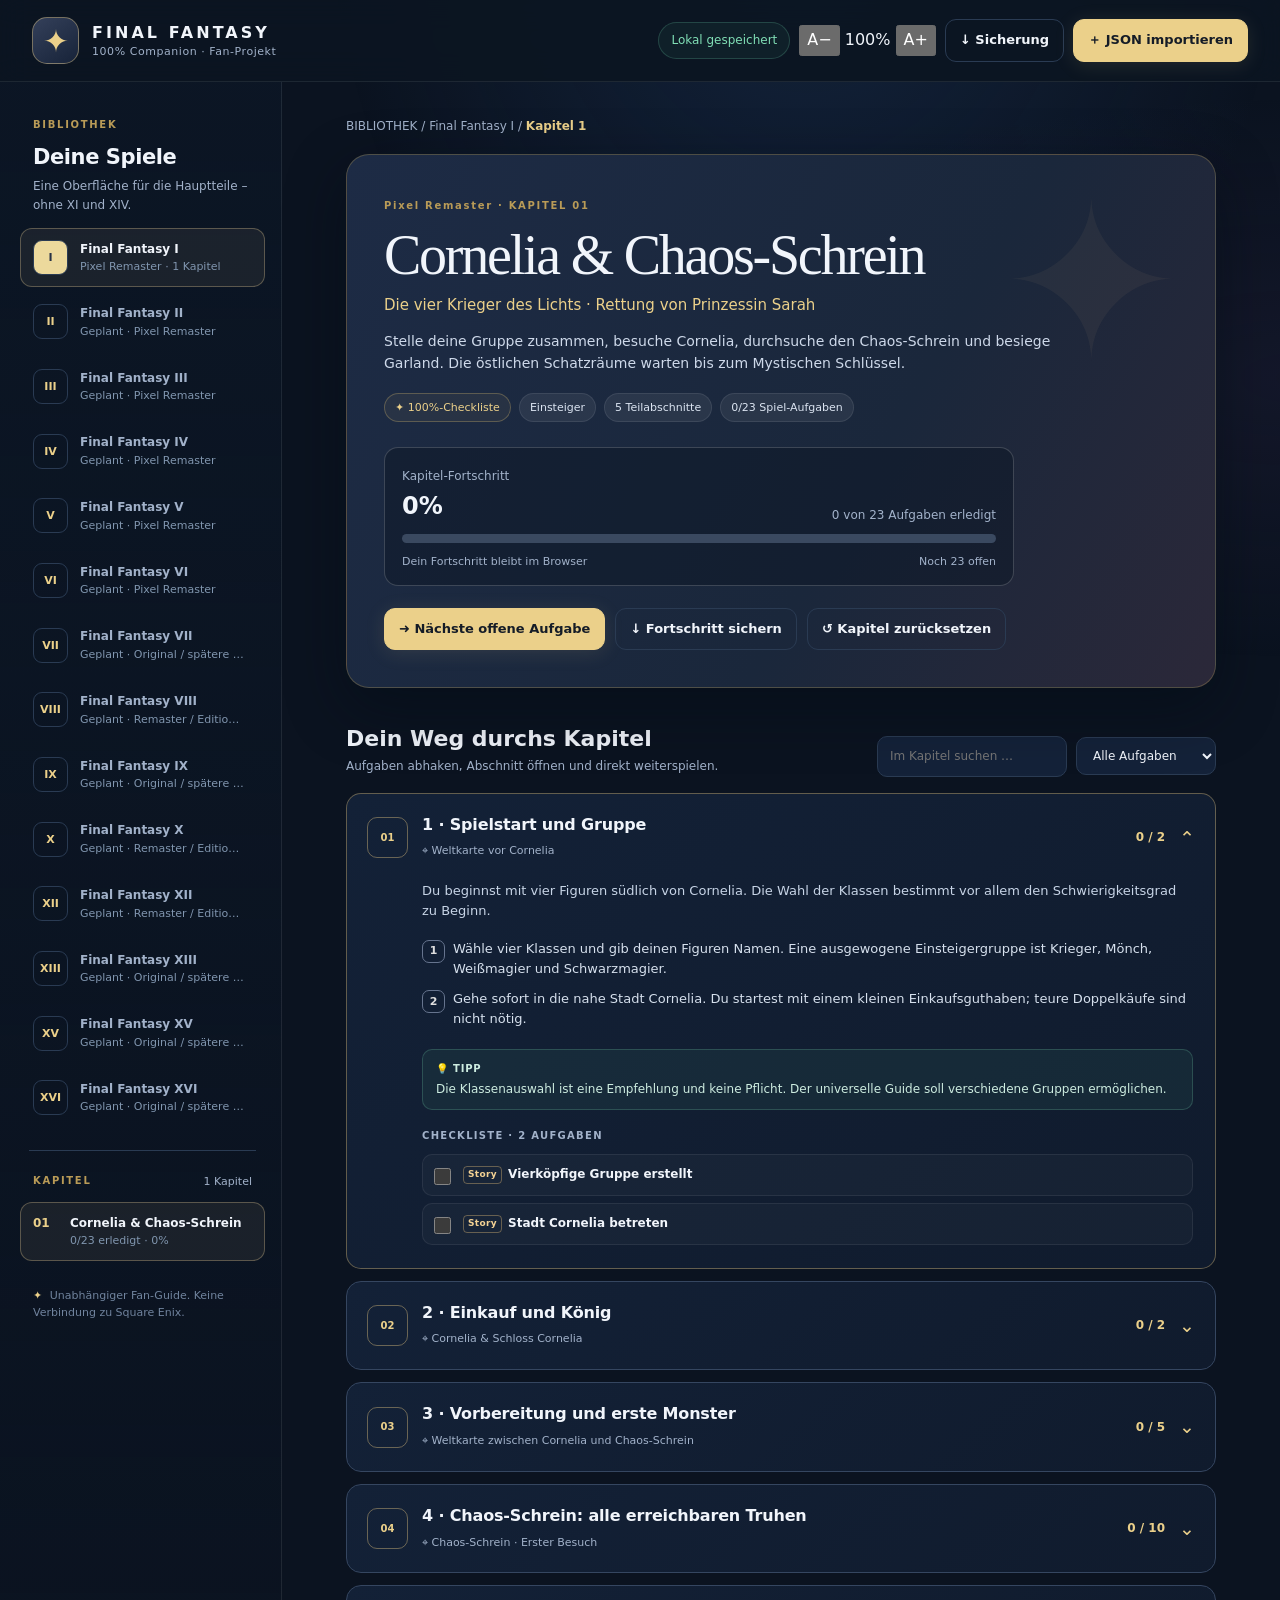
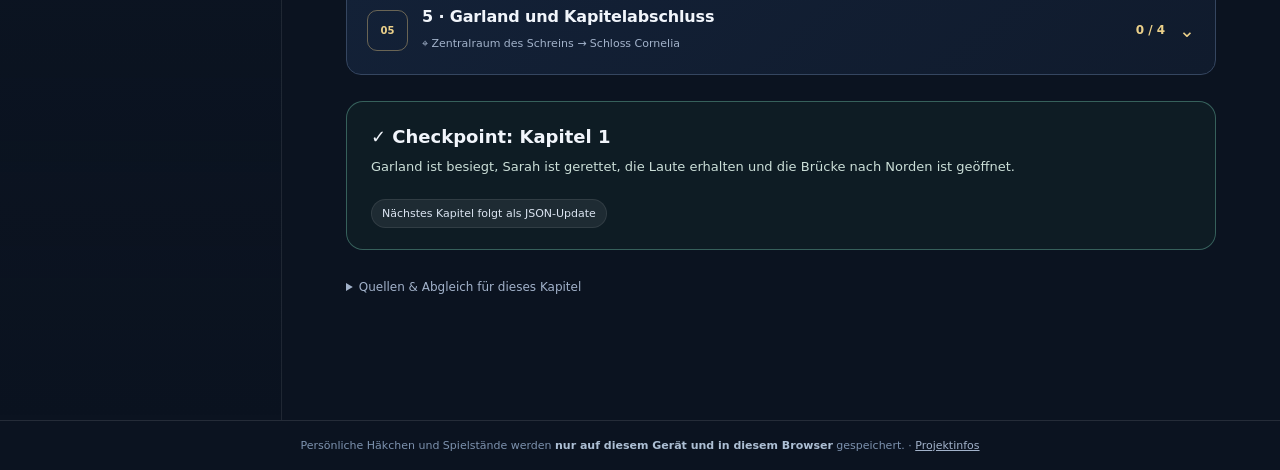
==== index.html @ c326c24a "Improve reading accessibility, scalable type and section controls" ====
<!doctype html>
<html lang="de">
<head>
  <meta charset="utf-8">
  <meta name="viewport" content="width=device-width,initial-scale=1,viewport-fit=cover">
  <meta name="theme-color" content="#101a2a">
  <meta name="description" content="Inoffizieller Final-Fantasy-100%-Companion mit Kapiteln, Checklisten, lokalen Spielständen und JSON-Import.">
  <title>Final Fantasy · 100% Companion</title>
  <link rel="stylesheet" href="assets/styles.css">
</head>
<body>
  <div class="ambient" aria-hidden="true"></div>
  <header class="topbar">
    <a class="brand" href="./" aria-label="Startseite">
      <span class="brand-mark" aria-hidden="true">✦</span>
      <span><strong>FINAL FANTASY</strong><small>100% Companion · Fan-Projekt</small></span>
    </a>
    <div class="top-actions">
      <span id="storage-label" class="data-badge">Lokal gespeichert</span>
      <div class="font-controls" role="group" aria-label="Schriftgröße ändern">
        <button type="button" class="font-button" data-action="text-smaller" aria-label="Schrift verkleinern" title="Schrift verkleinern">A−</button>
        <span class="font-indicator" id="font-indicator" aria-live="polite">100%</span>
        <button type="button" class="font-button" data-action="text-larger" aria-label="Schrift vergrößern" title="Schrift vergrößern">A+</button>
      </div>
      <button type="button" class="btn btn-quiet" data-action="backup" title="Fortschritt und importierte Kapitel als Datei sichern">↓ Sicherung</button>
      <label class="btn btn-primary" for="import-input">＋ JSON importieren</label>
      <input id="import-input" type="file" accept=".json,application/json" multiple hidden aria-label="JSON-Dateien importieren">
    </div>
  </header>
  <div class="layout">
    <aside class="sidebar" aria-label="Spiel- und Kapitelnavigation">
      <button type="button" class="mobile-menu-toggle" id="mobile-menu-toggle" data-action="mobile-menu" aria-controls="sidebar-inner" aria-expanded="false"><span>📑 Spiele &amp; Kapitel</span><span id="mobile-menu-icon" aria-hidden="true">▼</span></button>
      <div class="sidebar-inner" id="sidebar-inner">
      <div class="sidebar-top"><span class="eyebrow">BIBLIOTHEK</span><h2>Deine Spiele</h2><p>Eine Oberfläche für die Hauptteile – ohne XI und XIV.</p></div>
      <div id="game-list" class="game-list"></div>
      <div class="nav-divider"></div>
      <div class="nav-title"><span class="eyebrow">KAPITEL</span><span id="chapter-count">0 Kapitel</span></div>
      <nav id="chapter-list" class="chapter-list" aria-label="Kapitel auswählen"></nav>
      <div class="sidebar-footer"><span>✦</span> Unabhängiger Fan-Guide. Keine Verbindung zu Square Enix.</div>
      </div>
    </aside>
    <main id="main" class="main" tabindex="-1">
      <div class="intro-skeleton">Lade Companion …</div>
    </main>
  </div>
  <div class="mobile-bottombar" id="mobile-progress" hidden aria-label="Kapitel-Fortschritt und Weiterspielen">
    <div class="mobile-progress-info" role="progressbar" aria-label="Kapitel-Fortschritt" aria-valuemin="0" aria-valuemax="100" aria-valuenow="0">
      <div class="mobile-progress-label"><strong id="mobile-progress-pct">0%</strong><span id="mobile-progress-summary">0 von 0 Aufgaben</span></div>
      <div class="mobile-progress-track"><span id="mobile-progress-fill"></span></div>
    </div>
    <button type="button" class="btn btn-primary mobile-next" data-action="next-open">📍 Weiter</button>
  </div>
  <div id="toast" class="toast" role="status" aria-live="polite"></div>
  <footer class="footer">Persönliche Häkchen und Spielstände werden <strong>nur auf diesem Gerät und in diesem Browser</strong> gespeichert. · <a href="README.md" target="_blank" rel="noopener">Projektinfos</a></footer>
<script defer src="assets/offline-seed.js"></script>
<script defer src="assets/app.js"></script>
</body>
</html>
---- assets/styles.css ----
:root{color-scheme:dark;--bg:#0b1320;--panel:#111d30;--panel2:#17263d;--surface:#202f47;--line:#2a3b53;--text:#f1f5fb;--muted:#a2b2ca;--gold:#ebd08a;--gold2:#b99b57;--blue:#7cb8ff;--green:#80deb5;--purple:#b4a0fb;--radius:17px;--shadow:0 20px 60px #030a1573;font-family:Inter,ui-sans-serif,system-ui,-apple-system,"Segoe UI",Roboto,Arial,sans-serif}*{box-sizing:border-box}body{margin:0;color:var(--text);background:var(--bg);line-height:1.55;min-height:100vh}button,input,select{font:inherit}button{cursor:pointer}button:disabled{opacity:.5;cursor:not-allowed}a{color:var(--blue)}.ambient{pointer-events:none;position:fixed;inset:0;background:radial-gradient(ellipse at 63% -12%,#21406d61,transparent 42%),radial-gradient(ellipse at 102% 42%,#33284c3b,transparent 38%);z-index:-1}.topbar{display:flex;align-items:center;justify-content:space-between;gap:16px;padding:15px 32px;min-height:82px;border-bottom:1px solid #ffffff14;background:#0c1522e8;position:sticky;top:0;z-index:20;backdrop-filter:blur(15px)}.brand{display:flex;align-items:center;gap:13px;text-decoration:none;color:var(--text)}.brand-mark{font-family:Georgia,serif;display:grid;place-items:center;width:47px;height:47px;border:1px solid #dcc38677;border-radius:15px;color:var(--gold);font-size:31px;background:linear-gradient(145deg,#34405a,#172339)}.brand strong{display:block;font-size:16px;letter-spacing:.19em;font-weight:800}.brand small{display:block;font-size:11px;color:var(--muted);letter-spacing:.05em;margin-top:-3px}.top-actions{display:flex;align-items:center;gap:9px}.data-badge{font-size:12px;color:var(--green);padding:8px 12px;border:1px solid #6bcba33a;background:#214b4636;border-radius:100px;white-space:nowrap}.btn{display:inline-flex;align-items:center;justify-content:center;gap:6px;border-radius:11px;padding:10px 14px;border:1px solid var(--line);background:var(--panel2);color:var(--text);font-size:13px;font-weight:700;transition:.15s transform,.15s background;text-decoration:none;white-space:nowrap}.btn:hover{transform:translateY(-1px);background:#2e4563}.btn-primary{color:#151c27;background:var(--gold);border-color:var(--gold);box-shadow:0 3px 20px #e9cf8b1e}.btn-primary:hover{background:#f4dfa9}.btn-quiet{background:transparent}.layout{display:grid;grid-template-columns:282px minmax(0,1fr);max-width:1640px;margin:0 auto;min-height:calc(100vh - 142px)}.sidebar{padding:29px 16px 40px 20px;border-right:1px solid #ffffff16;background:linear-gradient(180deg,#0c1726b8,transparent)}.sidebar-top{padding:0 13px 13px}.eyebrow{font-size:10px;letter-spacing:.17em;color:var(--gold2);font-weight:900}.sidebar h2{font-size:21px;margin:5px 0 4px;letter-spacing:-.02em}.sidebar p{font-size:12px;color:var(--muted);margin:0}.game-list,.chapter-list{display:flex;flex-direction:column;gap:5px}.game-item,.chapter-item{display:flex;width:100%;align-items:center;text-align:left;border:1px solid transparent;border-radius:12px;background:transparent;color:var(--muted);padding:11px 12px;gap:12px}.game-item:hover,.chapter-item:hover{background:#22314b80;color:var(--text)}.game-item.active,.chapter-item.active{background:#e9d09612;border-color:#e9d09650;color:var(--text)}.game-icon{font-size:11px;font-weight:900;border:1px solid var(--line);width:35px;height:35px;border-radius:9px;flex:0 0 auto;display:grid;place-items:center;color:var(--gold)}.game-item.active .game-icon{background:#ecd99c;color:#263146}.game-name{display:block;font-size:12px;font-weight:800}.game-sub{display:block;font-size:11px;color:#8196af;white-space:nowrap;overflow:hidden;text-overflow:ellipsis;max-width:165px}.nav-divider{height:1px;background:var(--line);margin:22px 9px}.nav-title{display:flex;align-items:center;justify-content:space-between;padding:0 13px 12px}.nav-title>span:last-child{font-size:11px;color:var(--muted)}.chapter-item{align-items:flex-start}.chapter-num{font-size:12px;color:var(--gold);min-width:25px;font-weight:900}.chapter-item .game-name{font-size:12px}.mini-progress{height:3px;background:#334359;border-radius:5px;margin-top:8px;overflow:hidden}.mini-progress>span{display:block;height:100%;background:var(--gold)}.sidebar-footer{font-size:11px;color:#71849e;padding:26px 13px}.sidebar-footer span{color:var(--gold);margin-right:4px}.main{min-width:0;padding:35px clamp(20px,5vw,78px) 95px;max-width:1150px}.intro-skeleton{padding:40px;color:var(--muted)}.breadcrumbs{font-size:12px;color:var(--muted);margin-bottom:18px}.breadcrumbs b{color:var(--gold);font-weight:700}.hero{border:1px solid #b69b5654;border-radius:23px;padding:clamp(21px,4vw,37px);background:linear-gradient(120deg,#1d2b45 0%,#1a273b 60%,#2b2839 100%);box-shadow:var(--shadow);position:relative;overflow:hidden}.hero:after{content:'✦';position:absolute;right:32px;top:-40px;color:#e6cd8b0e;font-size:220px;font-family:Georgia,serif;pointer-events:none}.hero-content{position:relative;z-index:1}.hero h1{font-family:Georgia,'Times New Roman',serif;font-weight:500;letter-spacing:-.04em;font-size:clamp(31px,4.6vw,56px);margin:8px 0 7px;line-height:1.12}.hero-sub{font-size:15px;color:var(--gold);margin-bottom:14px}.hero-description{max-width:680px;font-size:14px;color:#ced9ea}.pill-row{display:flex;flex-wrap:wrap;gap:8px;margin:18px 0}.pill{font-size:11px;padding:5px 10px;border-radius:100px;background:#ffffff11;color:#dbe4f1;border:1px solid #ffffff15}.pill.gold{color:var(--gold);border-color:#c9ae6a55;background:#dec37d10}.progress-card{border:1px solid #ffffff2d;border-radius:14px;background:#0e17257d;margin-top:25px;padding:15px 17px;max-width:630px}.progress-head{display:flex;align-items:end;justify-content:space-between;gap:15px;margin-bottom:9px}.progress-head strong{font-size:24px;font-variant-numeric:tabular-nums}.progress-head span{font-size:12px;color:var(--muted)}.progress-track{height:9px;overflow:hidden;border-radius:20px;background:#3a4960}.progress-track>span{display:block;height:100%;width:0;background:linear-gradient(90deg,#a9b9ff,#ecd18d);transition:width .2s}.progress-foot{display:flex;justify-content:space-between;gap:10px;color:var(--muted);font-size:11px;margin-top:10px}.action-row{display:flex;gap:10px;flex-wrap:wrap;margin-top:22px}.section-toolbar{display:flex;align-items:end;justify-content:space-between;flex-wrap:wrap;gap:15px;margin:34px 0 16px}.section-toolbar h2{font-size:22px;margin:0}.section-toolbar p{font-size:12px;color:var(--muted);margin:1px 0}.filters{display:flex;align-items:center;gap:9px;flex-wrap:wrap}.filter-select,.search-input{background:#142239;color:var(--text);border:1px solid var(--line);border-radius:10px;padding:10px 12px;font-size:12px;max-width:200px;min-width:140px;outline-color:var(--gold)}.search-input{min-width:190px}.chapter-section{background:linear-gradient(140deg,#132137,#101b2d);border:1px solid #354660;border-radius:15px;overflow:hidden;margin-bottom:12px}.chapter-section[open]{border-color:#bca36b7a}.chapter-section summary{list-style:none;cursor:pointer;display:flex;align-items:center;gap:14px;padding:19px 20px}.chapter-section summary::-webkit-details-marker{display:none}.section-index{font-size:10px;display:grid;place-items:center;border:1px solid #d5b87a73;border-radius:10px;width:41px;height:41px;color:var(--gold);flex:0 0 auto;font-weight:900}.section-title{flex:1;min-width:0}.section-title strong{display:block;font-size:16px;letter-spacing:-.01em}.section-title small{font-size:11px;color:var(--muted)}.section-count{font-size:12px;font-weight:800;font-variant-numeric:tabular-nums;color:var(--gold);white-space:nowrap}.chev{font-size:19px;color:var(--gold);transition:transform .2s}.chapter-section[open] .chev{transform:rotate(180deg)}.section-body{padding:0 22px 23px 75px}.lead{font-size:13px;color:#c7d4e6;margin:0 0 17px}.step-list{counter-reset:step;list-style:none;margin:0 0 20px;padding:0;display:grid;gap:10px}.step-list li{position:relative;padding-left:31px;color:#d6e0ed;font-size:13px}.step-list li:before{counter-increment:step;content:counter(step);position:absolute;left:0;top:1px;width:21px;height:21px;border:1px solid #66748e;border-radius:7px;display:grid;place-items:center;color:#ddd;font-size:11px;font-weight:800}.callout{font-size:12px;border-radius:10px;padding:11px 13px;margin:10px 0;background:#264f4f45;border:1px solid #599b8855;color:#cdece0}.callout.later{background:#59462432;border-color:#d0a66148;color:#efd9a7}.callout strong{display:block;font-size:10px;letter-spacing:.08em;margin-bottom:3px}.checks-head{font-size:10px;font-weight:900;letter-spacing:.13em;color:var(--muted);margin:18px 0 10px}.check-grid{display:grid;gap:7px}.task{display:flex;align-items:flex-start;gap:12px;cursor:pointer;background:#ffffff07;padding:10px 11px;border:1px solid #ffffff12;border-radius:10px}.task:hover{background:#ffffff0d}.task input{margin:3px 0 0;accent-color:#d9bc78;width:17px;height:17px;flex-shrink:0;cursor:pointer}.task .task-text{display:block;min-width:0}.task strong{font-size:12px;font-weight:700;display:block}.task small{font-size:11px;color:var(--muted);display:block;margin-top:2px}.task.checked strong{color:#91a7b7;text-decoration:line-through}.category{font-size:9px;letter-spacing:.04em;font-weight:900;display:inline-block;margin-right:6px;border:1px solid #ad9be766;border-radius:4px;color:#cfbfff;padding:1px 4px;vertical-align:1px}.category.chest{border-color:#a9d4e666;color:#9ed2ed}.category.story{border-color:#deb97766;color:#f4d294}.category.boss{border-color:#eb8c8c66;color:#fca8a8}.category.preparation{border-color:#6ed3a866;color:#90ddc1}.category.key-item{border-color:#e1c58366;color:#eddaae}.checkpoint{margin-top:26px;border:1px solid #6cbba46e;border-radius:17px;padding:21px 24px;background:#1f443b33}.checkpoint h3{margin:0 0 6px;font-size:18px}.checkpoint p{color:#cbdfd8;font-size:13px;margin:0}.sources{font-size:12px;color:var(--muted);margin:28px 0}.sources summary{cursor:pointer}.sources a{display:block;margin:5px 0;word-break:break-word}.empty{text-align:center;padding:50px 22px;background:#122038;border:1px dashed #3d526d;border-radius:17px}.empty h2{font-family:Georgia,serif;font-size:31px;font-weight:500}.empty p{color:var(--muted);font-size:13px;max-width:500px;margin:0 auto 20px}.footer{border-top:1px solid #ffffff1c;padding:16px 24px;text-align:center;font-size:11px;color:#7d92ae}.footer strong{color:#adbfd4}.footer a{color:var(--muted)}.toast{position:fixed;right:24px;bottom:22px;max-width:360px;color:#112217;background:#b4eed0;border-radius:11px;padding:11px 15px;box-shadow:var(--shadow);z-index:50;font-size:13px;font-weight:700;opacity:0;transform:translateY(8px);transition:.2s;pointer-events:none}.toast.visible{opacity:1;transform:translateY(0)}.toast.error{color:#4e1d24;background:#f3b8c1}.hidden{display:none!important}@media(max-width:1100px){.layout{grid-template-columns:245px minmax(0,1fr)}.main{padding:28px 30px 90px}.brand strong{font-size:13px}.data-badge{display:none}}@media(max-width:750px){.topbar{position:static;padding:14px 15px;flex-wrap:wrap}.brand strong{font-size:13px}.top-actions{width:100%;justify-content:flex-start}.top-actions .btn{flex:1}.layout{display:block}.sidebar{padding:16px;border-right:0;border-bottom:1px solid var(--line)}.sidebar-top{display:none}.game-list{flex-direction:row;overflow-x:auto;scrollbar-width:thin;padding-bottom:3px}.game-item{flex:0 0 160px}.game-icon{width:29px;height:29px}.game-sub{max-width:103px}.nav-divider,.sidebar-footer{display:none}.nav-title{margin-top:11px}.chapter-list{flex-direction:row;overflow-x:auto}.chapter-item{flex:0 0 200px}.main{padding:24px 15px 60px}.hero{padding:22px}.hero h1{font-size:32px}.section-toolbar{align-items:stretch}.filters{width:100%}.search-input{flex:1;min-width:110px}.filter-select{flex:1;min-width:120px}.section-body{padding:0 14px 18px 15px}.chapter-section summary{padding:14px;gap:9px}.section-index{width:33px;height:35px}.section-title strong{font-size:13px}.section-count{font-size:11px}.progress-foot{flex-wrap:wrap}.footer{padding:15px}.top-actions .btn{font-size:12px}}

/* Mobile Navigation und Daumenleiste: gemeinsame UI für alle Kapitel */
.mobile-menu-toggle,.mobile-bottombar{display:none}
@media(max-width:750px){
  .mobile-menu-toggle{width:100%;display:flex;align-items:center;justify-content:space-between;gap:12px;padding:13px 14px;border:1px solid #405774;border-radius:11px;color:var(--text);background:#1c2d48;font-weight:800;text-align:left}
  .mobile-menu-toggle:focus-visible{outline:2px solid var(--gold);outline-offset:3px}
  .sidebar-inner{display:none;padding-top:14px}
  .sidebar-inner.open{display:block}
  .sidebar-top{display:block}
  .game-list,.chapter-list{flex-direction:column;overflow:visible;gap:5px}
  .game-item,.chapter-item{flex:none;width:100%}
  .game-sub{max-width:100%;white-space:normal}
  .nav-divider,.sidebar-footer{display:block}
  .main{padding-bottom:calc(112px + env(safe-area-inset-bottom))}
  .task{padding:13px 12px;gap:13px;min-height:50px}
  .task input{width:22px;height:22px;margin-top:1px}
  .mobile-bottombar:not([hidden]){position:fixed;z-index:45;bottom:0;left:0;right:0;display:flex;align-items:center;gap:14px;padding:11px 15px calc(11px + env(safe-area-inset-bottom));background:#101a2bf5;border-top:1px solid #435674;box-shadow:0 -8px 25px #030a156b;backdrop-filter:blur(10px)}
  .mobile-progress-info{min-width:0;flex:1}
  .mobile-progress-label{display:flex;justify-content:space-between;align-items:baseline;gap:6px;font-size:11px;color:var(--muted);margin-bottom:6px}
  .mobile-progress-label strong{font-size:15px;color:var(--gold);font-variant-numeric:tabular-nums}
  .mobile-progress-label span{white-space:nowrap;overflow:hidden;text-overflow:ellipsis}
  .mobile-progress-track{height:7px;overflow:hidden;border-radius:12px;background:#34445b}
  .mobile-progress-track span{display:block;height:100%;width:0;background:linear-gradient(90deg,#75b8ed,#76d7ac);transition:width .2s}
  .mobile-next{min-height:44px}
  .task{scroll-margin-bottom:calc(120px + env(safe-area-inset-bottom))}
  .toast{bottom:calc(90px + env(safe-area-inset-bottom));right:15px;left:15px;max-width:none}
}
@media print{.mobile-menu-toggle,.mobile-bottombar{display:none!important}}
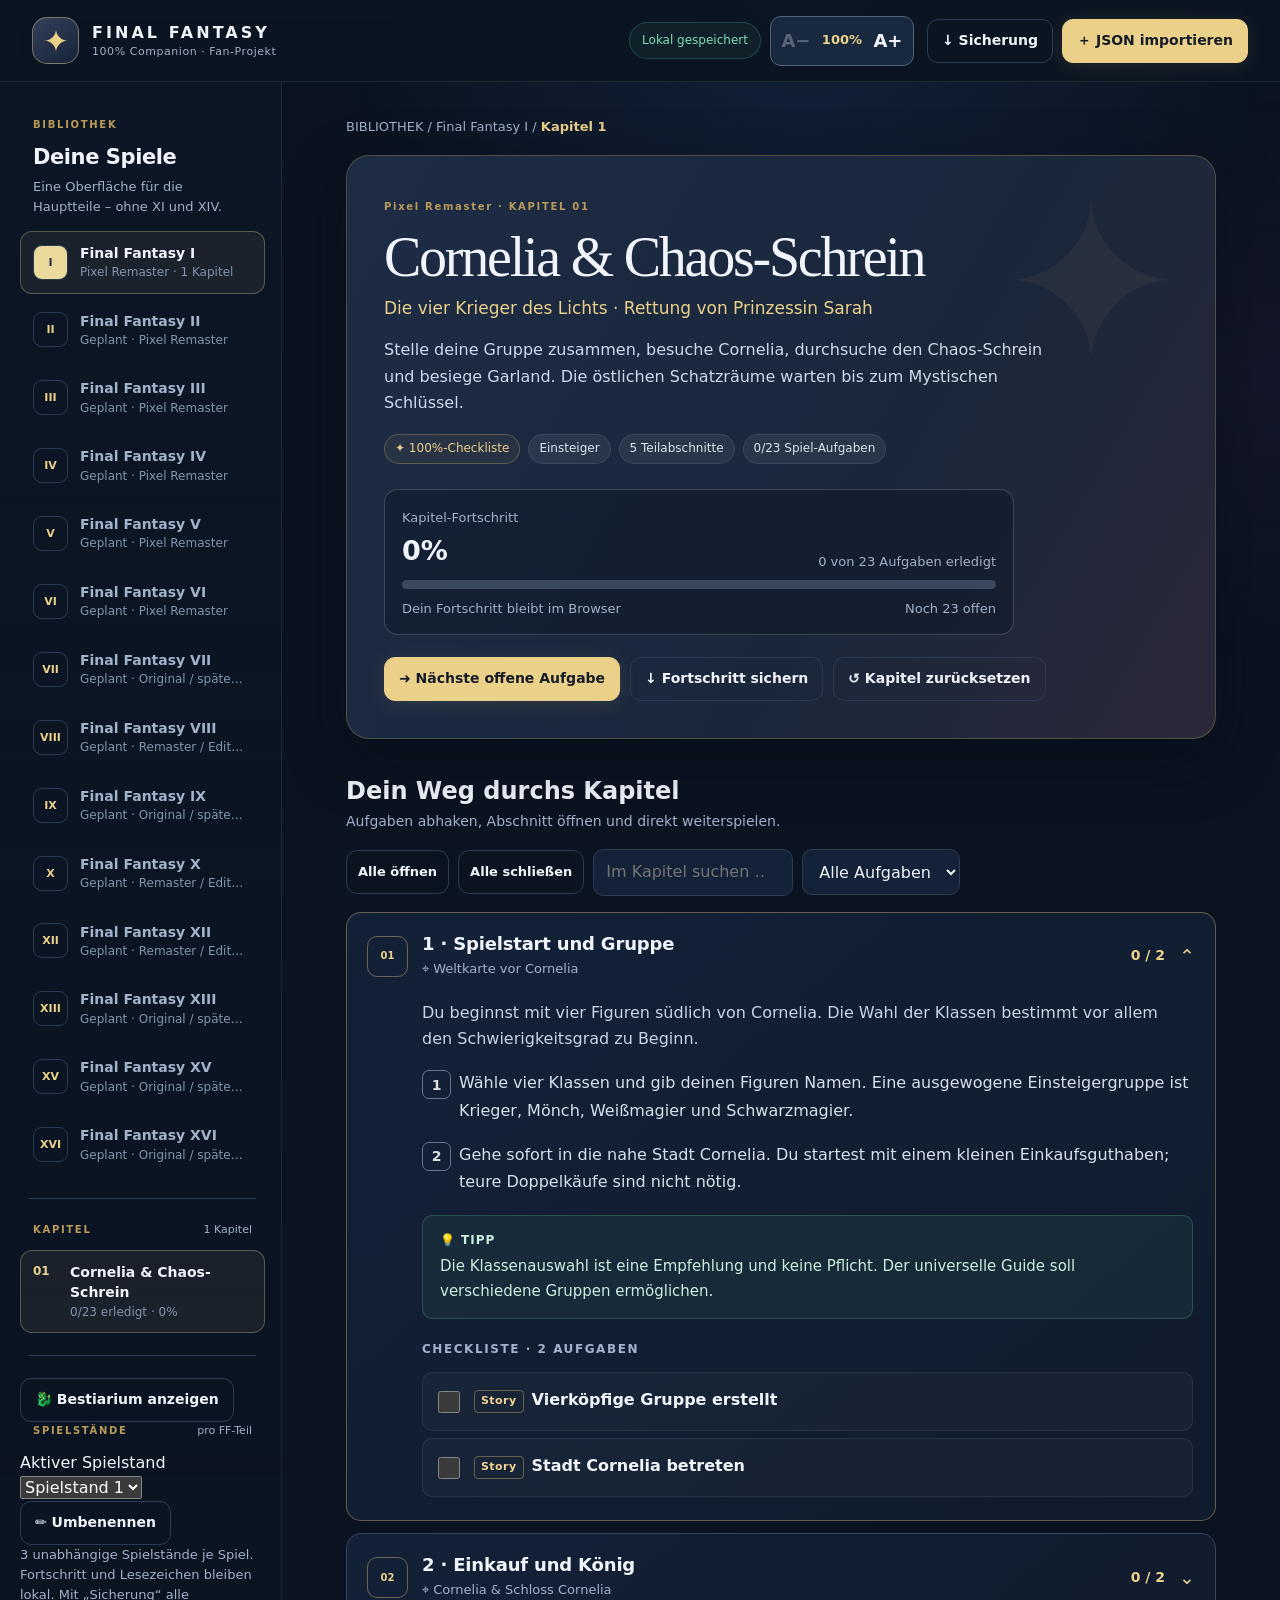
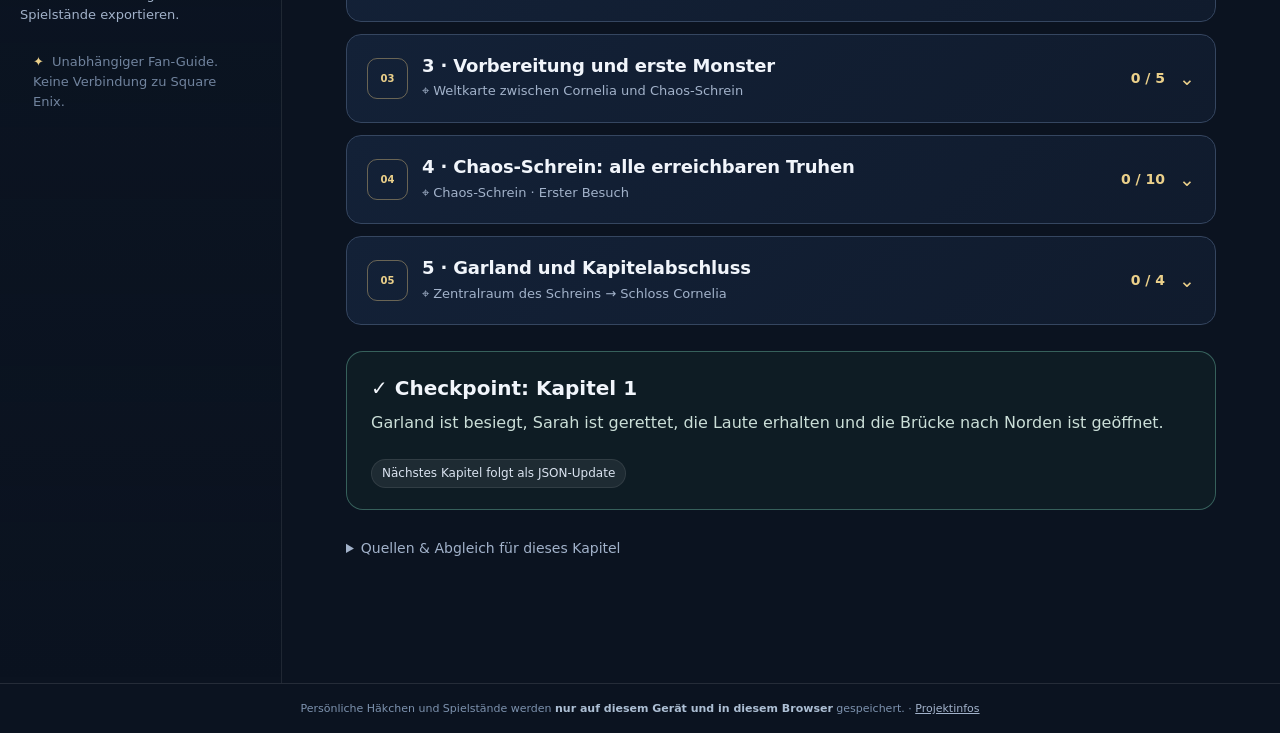
==== commit 364d4419: "Add navigation for save slots and bestiary with chapter completion UI styles" ====
--- a/index.html
+++ b/index.html
@@ -36,6 +36,15 @@
       <div class="nav-divider"></div>
       <div class="nav-title"><span class="eyebrow">KAPITEL</span><span id="chapter-count">0 Kapitel</span></div>
       <nav id="chapter-list" class="chapter-list" aria-label="Kapitel auswählen"></nav>
+      <div class="nav-divider"></div>
+      <button type="button" class="bestiary-nav btn btn-quiet" id="bestiary-link" data-action="bestiary">🐉 Bestiarium anzeigen</button>
+      <div class="nav-title save-title"><span class="eyebrow">SPIELSTÄNDE</span><span>pro FF-Teil</span></div>
+      <div class="save-controls">
+        <label for="save-selector" class="save-label">Aktiver Spielstand</label>
+        <select id="save-selector" aria-label="Spielstand auswählen"><option value="1">Spielstand 1</option><option value="2">Spielstand 2</option><option value="3">Spielstand 3</option></select>
+        <button type="button" class="btn btn-quiet" data-action="rename-save">✏️ Umbenennen</button>
+      </div>
+      <p class="save-hint">3 unabhängige Spielstände je Spiel. Fortschritt und Lesezeichen bleiben lokal. Mit „Sicherung“ alle Spielstände exportieren.</p>
       <div class="sidebar-footer"><span>✦</span> Unabhängiger Fan-Guide. Keine Verbindung zu Square Enix.</div>
       </div>
     </aside>
--- a/assets/styles.css
+++ b/assets/styles.css
@@ -27,3 +27,91 @@
   .toast{bottom:calc(90px + env(safe-area-inset-bottom));right:15px;left:15px;max-width:none}
 }
 @media print{.mobile-menu-toggle,.mobile-bottombar{display:none!important}}
+
+
+/* Lesbarkeit 2026-10-25: erst lesen, dann spielen. Dynamische Textskalierung (A-/A+). */
+.font-controls{display:inline-flex;align-items:center;gap:3px;padding:3px;border:1px solid #53627b;border-radius:11px;background:#17283f;flex-shrink:0}
+.font-button{min-width:44px;min-height:42px;border:0;border-radius:8px;background:transparent;color:var(--text);font-weight:900;font-size:18px;line-height:1}
+.font-button:hover:not(:disabled),.font-button:focus-visible{background:#324864}
+.font-button:disabled{opacity:.3;cursor:not-allowed}
+.font-indicator{font-size:13px;min-width:42px;text-align:center;color:var(--gold);font-weight:800;font-variant-numeric:tabular-nums}
+button:focus-visible,a:focus-visible,input:focus-visible,select:focus-visible,summary:focus-visible{outline:2px solid var(--gold);outline-offset:3px}
+.btn{min-height:44px;font-size:14px}
+.game-name,.chapter-item .game-name{font-size:calc(14px * var(--read-scale,1));line-height:1.45}
+.game-sub{font-size:calc(12px * var(--read-scale,1))}
+.sidebar p,.sidebar-footer{font-size:calc(13px * var(--read-scale,1))}
+.breadcrumbs{font-size:calc(13px * var(--read-scale,1))}
+.hero-description{font-size:calc(16px * var(--read-scale,1));line-height:1.65}
+.hero-sub{font-size:calc(17px * var(--read-scale,1));line-height:1.5}
+.pill{font-size:calc(12px * var(--read-scale,1));line-height:1.45}
+.progress-head span,.progress-foot{font-size:calc(13px * var(--read-scale,1));line-height:1.5}
+.progress-head strong{font-size:calc(27px * var(--read-scale,1))}
+.section-toolbar h2{font-size:calc(24px * var(--read-scale,1))}
+.section-toolbar p{font-size:calc(14px * var(--read-scale,1));line-height:1.55}
+.section-toggle{font-size:13px;padding:9px 11px}
+.search-input,.filter-select{font-size:16px;min-height:46px}
+.section-title strong{font-size:calc(18px * var(--read-scale,1));line-height:1.35}
+.section-title small{font-size:calc(13px * var(--read-scale,1));line-height:1.45}
+.section-count{font-size:calc(14px * var(--read-scale,1))}
+.chapter-section summary{min-height:74px}
+.lead{font-size:calc(16px * var(--read-scale,1));line-height:1.65}
+.step-list li{font-size:calc(16px * var(--read-scale,1));line-height:1.7;padding-left:37px}
+.step-list li:before{width:27px;height:27px;font-size:14px;line-height:1}
+.step-list{gap:17px}
+.callout{font-size:calc(15px * var(--read-scale,1));line-height:1.65;padding:15px 17px}
+.callout strong{font-size:calc(12px * var(--read-scale,1))}
+.checks-head{font-size:calc(12px * var(--read-scale,1));margin:21px 0 13px}
+.task{padding:15px 15px;gap:14px;min-height:59px;align-items:flex-start}
+.task input{width:22px;height:22px;margin-top:3px}
+.task strong{font-size:calc(16px * var(--read-scale,1));line-height:1.5}
+.task small{font-size:calc(14px * var(--read-scale,1));line-height:1.6}
+.category{font-size:calc(11px * var(--read-scale,1));margin-right:8px;padding:2px 6px}
+.checkpoint h3{font-size:calc(20px * var(--read-scale,1))}
+.checkpoint p{font-size:calc(16px * var(--read-scale,1));line-height:1.65}
+.sources{font-size:calc(14px * var(--read-scale,1))}
+.empty p{font-size:calc(16px * var(--read-scale,1));line-height:1.6}
+.mobile-menu-toggle{font-size:calc(16px * var(--read-scale,1))}
+.mobile-progress-label strong{font-size:calc(17px * var(--read-scale,1))}
+.mobile-progress-label span{font-size:calc(12px * var(--read-scale,1))}
+@media(min-width:751px) and (max-width:1100px){.topbar{gap:10px}.top-actions{gap:6px}.brand small{font-size:10px}}
+@media(max-width:750px){
+  .topbar{gap:10px;padding:12px 14px}
+  .top-actions{gap:8px;flex-wrap:wrap}
+  .top-actions>label.btn,.top-actions>button.btn{flex:1 1 120px}
+  .font-controls{order:-1;margin-left:auto}
+  .font-button{min-height:44px}
+  .sidebar{padding:12px 14px}
+  .sidebar-top{padding:10px 12px}
+  .game-name,.chapter-item .game-name{font-size:calc(15px * var(--read-scale,1))}
+  .game-sub{font-size:calc(13px * var(--read-scale,1))}
+  .game-item,.chapter-item{padding:14px 12px;min-height:62px}
+  .hero{padding:20px;border-radius:16px}
+  .hero h1{font-size:clamp(29px,7.2vw,39px)}
+  .hero-description{font-size:calc(17px * var(--read-scale,1))}
+  .hero-sub{font-size:calc(17px * var(--read-scale,1))}
+  .progress-card{padding:12px 13px;margin-top:17px}
+  .section-toolbar{margin-top:24px}
+  .section-toolbar h2{font-size:calc(23px * var(--read-scale,1))}
+  .filters{gap:8px}
+  .section-toggle{flex:1 1 calc(50% - 8px);min-width:0}
+  .search-input,.filter-select{flex:1 1 100%;width:100%;max-width:none}
+  .chapter-section summary{min-height:78px;padding:15px 12px;align-items:flex-start}
+  .section-index{width:38px;height:38px;flex-shrink:0}
+  .section-title strong{font-size:calc(18px * var(--read-scale,1))}
+  .section-title small{font-size:calc(13px * var(--read-scale,1))}
+  .section-count{font-size:calc(13px * var(--read-scale,1))}
+  .section-body{padding:0 16px 21px}
+  .lead{font-size:calc(17px * var(--read-scale,1))}
+  .step-list li{font-size:calc(17px * var(--read-scale,1))}
+  .task{padding:17px 14px;min-height:66px}
+  .task strong{font-size:calc(18px * var(--read-scale,1))}
+  .task small{font-size:calc(15px * var(--read-scale,1))}
+  .callout{font-size:calc(16px * var(--read-scale,1))}
+  .mobile-progress-label span{font-size:calc(12px * var(--read-scale,1))}
+  .mobile-bottombar:not([hidden]){gap:10px;padding-left:12px;padding-right:12px}
+  .mobile-next{min-height:48px;font-size:15px}
+  .main{padding-bottom:calc(135px + env(safe-area-inset-bottom))}
+  .footer{padding-bottom:calc(105px + env(safe-area-inset-bottom))}
+}
+@media(min-width:751px){.font-controls{margin-right:4px}}
+@media print{.font-controls,.section-toggle{display:none!important}}
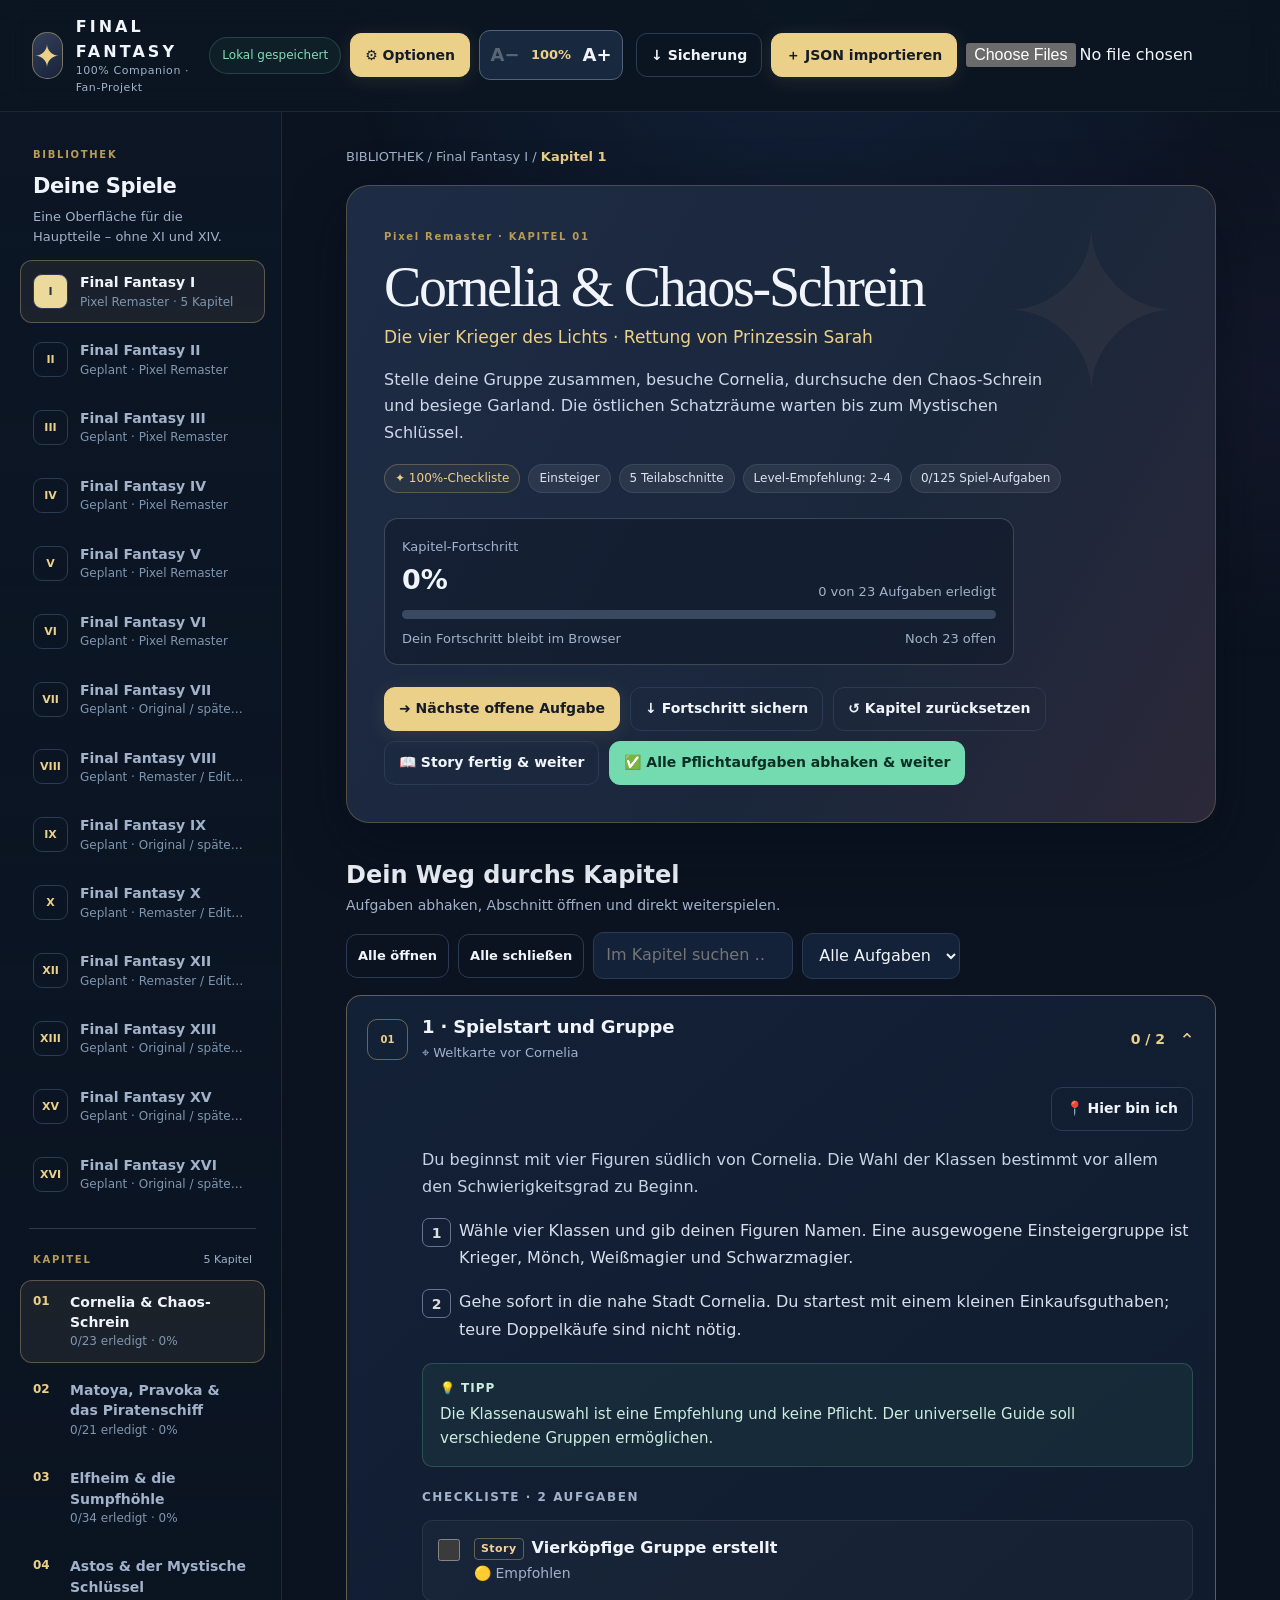
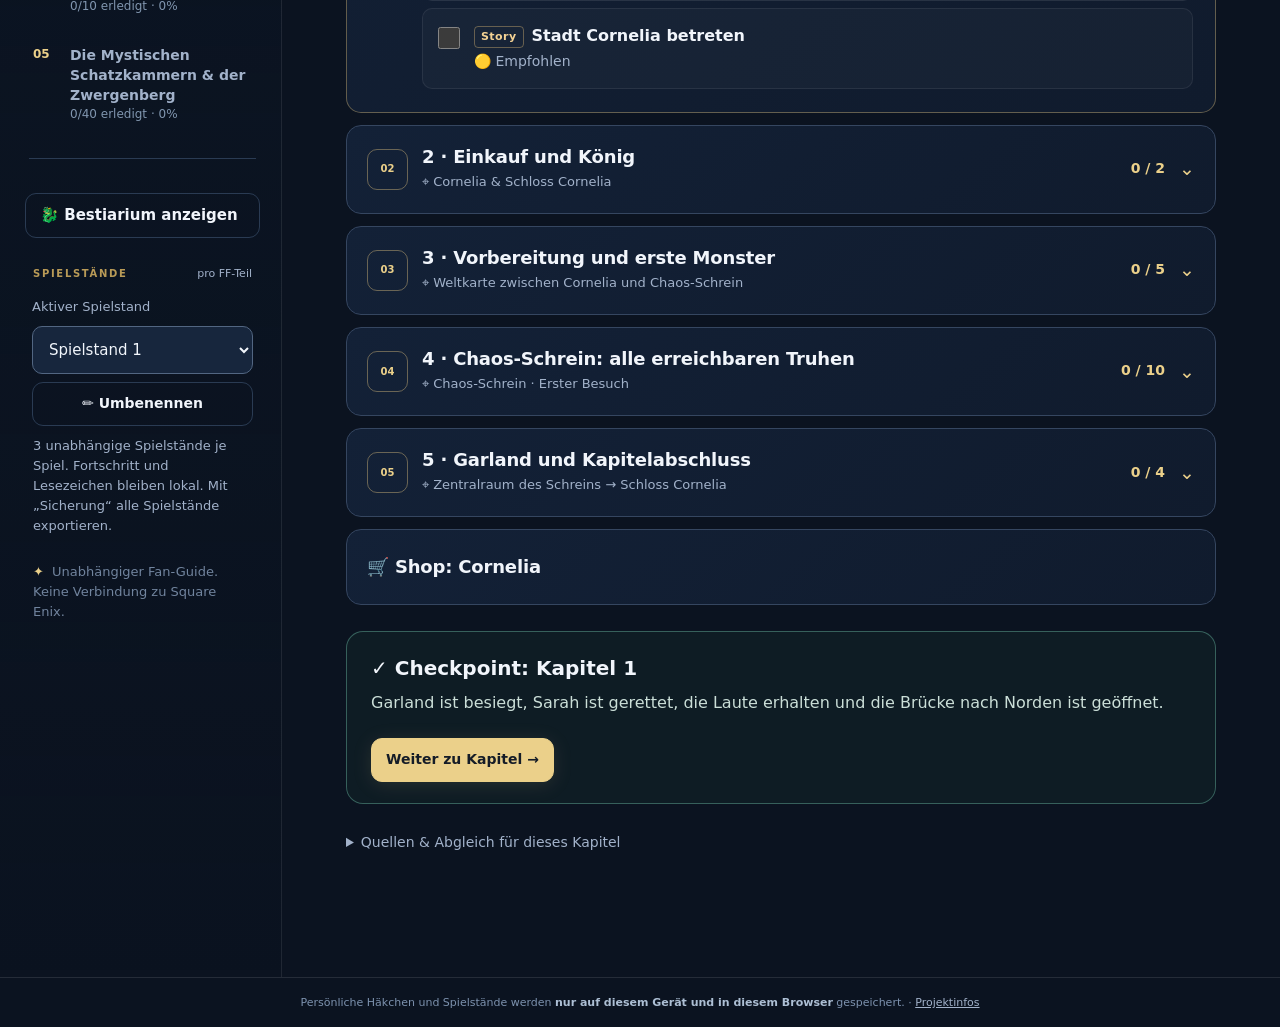
==== commit 7554e3ae: "Introduce accessible mobile options dialog and PWA manifest links" ====
--- a/index.html
+++ b/index.html
@@ -6,6 +6,11 @@
   <meta name="theme-color" content="#101a2a">
   <meta name="description" content="Inoffizieller Final-Fantasy-100%-Companion mit Kapiteln, Checklisten, lokalen Spielständen und JSON-Import.">
   <title>Final Fantasy · 100% Companion</title>
+  <link rel="manifest" href="app.webmanifest">
+  <meta name="apple-mobile-web-app-capable" content="yes">
+  <meta name="apple-mobile-web-app-status-bar-style" content="black-translucent">
+  <meta name="apple-mobile-web-app-title" content="FF Companion">
+  <link rel="icon" href="assets/app-icon.svg" type="image/svg+xml">
   <link rel="stylesheet" href="assets/styles.css">
 </head>
 <body>
@@ -17,6 +22,7 @@
     </a>
     <div class="top-actions">
       <span id="storage-label" class="data-badge">Lokal gespeichert</span>
+      <button type="button" class="btn btn-primary mobile-settings-trigger" data-action="open-settings" aria-haspopup="dialog" aria-controls="settings-dialog">⚙️ Optionen</button>
       <div class="font-controls" role="group" aria-label="Schriftgröße ändern">
         <button type="button" class="font-button" data-action="text-smaller" aria-label="Schrift verkleinern" title="Schrift verkleinern">A−</button>
         <span class="font-indicator" id="font-indicator" aria-live="polite">100%</span>
@@ -24,7 +30,7 @@
       </div>
       <button type="button" class="btn btn-quiet" data-action="backup" title="Fortschritt und importierte Kapitel als Datei sichern">↓ Sicherung</button>
       <label class="btn btn-primary" for="import-input">＋ JSON importieren</label>
-      <input id="import-input" type="file" accept=".json,application/json" multiple hidden aria-label="JSON-Dateien importieren">
+      <input id="import-input" class="sr-only" type="file" accept=".json,application/json" multiple aria-label="JSON-Dateien importieren">
     </div>
   </header>
   <div class="layout">
@@ -59,6 +65,19 @@
     </div>
     <button type="button" class="btn btn-primary mobile-next" data-action="next-open">📍 Weiter</button>
   </div>
+  <dialog id="settings-dialog" class="settings-sheet" aria-labelledby="settings-title">
+    <div class="sheet-head"><h2 id="settings-title">⚙️ Optionen</h2><button type="button" class="btn" data-action="close-settings" aria-label="Einstellungen schließen">✕ Schließen</button></div>
+    <p>Schriftgröße, Sicherung und Kapitelimport</p>
+    <div class="sheet-buttons">
+      <div class="font-controls" role="group" aria-label="Schriftgröße im Menü">
+        <button type="button" class="font-button" data-action="text-smaller" aria-label="Schrift verkleinern">A−</button>
+        <span class="font-indicator" id="sheet-font-indicator">100%</span>
+        <button type="button" class="font-button" data-action="text-larger" aria-label="Schrift vergrößern">A+</button>
+      </div>
+      <button type="button" class="btn" data-action="backup">⬇ Sicherung erstellen</button>
+      <label class="btn btn-primary" for="import-input" tabindex="0" role="button" id="sheet-import-label">＋ JSON importieren</label>
+    </div>
+  </dialog>
   <div id="toast" class="toast" role="status" aria-live="polite"></div>
   <footer class="footer">Persönliche Häkchen und Spielstände werden <strong>nur auf diesem Gerät und in diesem Browser</strong> gespeichert. · <a href="README.md" target="_blank" rel="noopener">Projektinfos</a></footer>
 <script defer src="assets/offline-seed.js"></script>
--- a/assets/styles.css
+++ b/assets/styles.css
@@ -115,3 +115,40 @@
 }
 @media(min-width:751px){.font-controls{margin-right:4px}}
 @media print{.font-controls,.section-toggle{display:none!important}}
+
+
+/* Spieleverwaltung · Standortmarker · Verpassbares · Bestiarium (2026-10) */
+.bestiary-nav{width:calc(100% - 10px);margin:12px 5px;text-align:left;justify-content:flex-start;font-size:calc(15px * var(--read-scale,1))}
+.bestiary-nav.active{color:var(--gold);border-color:var(--gold);background:#e9d09615}
+.save-title{margin-top:15px;padding-bottom:5px}
+.save-controls{display:grid;gap:8px;padding:10px 12px}
+.save-label{font-size:calc(13px * var(--read-scale,1));color:var(--muted)}
+#save-selector{width:100%;min-height:48px;padding:8px 12px;background:#17263d;color:var(--text);border:1px solid #526682;border-radius:10px;font-size:calc(15px * var(--read-scale,1))}
+.save-hint{padding:0 13px!important;color:var(--muted);line-height:1.55;font-size:calc(13px * var(--read-scale,1))!important}
+.position-note{display:flex;flex-wrap:wrap;align-items:center;justify-content:space-between;gap:9px;padding:12px 14px;margin-top:14px;background:#1b3b45;border:1px solid #6ec7bc77;border-radius:11px;color:#d2f5ef;font-size:calc(15px * var(--read-scale,1))}
+.position-note strong{color:#b9ffdd}
+.bookmark-row{display:flex;justify-content:flex-end;padding:4px 0 16px}
+.btn-bookmark{white-space:normal;text-align:center}
+.btn-bookmark.current{border-color:#75d6b2;background:#183f3d;color:#b9ffdd}
+.callout.missable{background:#502d36;border:2px solid #f6a6a9;color:#ffe2e4;font-weight:600}
+.callout.missable strong{color:#ffb0b5;font-size:calc(13px * var(--read-scale,1))}
+.category.missable{border-color:#e8a1a1;color:#ffd1d1;background:#672b3460;margin-right:4px}
+.finish-chapter{background:#74dbb0!important;border-color:#74dbb0!important;color:#0a3026!important}
+.finish-chapter:hover{background:#a3f2cd!important}
+.bestiary-list{display:grid;gap:12px;margin:16px 0 26px}
+.bestiary-card{padding:16px;background:var(--panel);border:1px solid var(--line);border-radius:14px}
+.bestiary-card .task{margin-bottom:8px}
+.bestiary-meta{display:flex;align-items:center;justify-content:space-between;gap:9px;flex-wrap:wrap}
+.bestiary-source{background:none;border:0;padding:8px 0;color:var(--blue);font-size:calc(14px * var(--read-scale,1));text-align:left;text-decoration:underline}
+.bestiary-summary{font-size:calc(16px * var(--read-scale,1));color:var(--muted);line-height:1.65}
+.bestiary-filters{display:flex;flex-wrap:wrap;gap:10px;margin-top:16px}
+.bestiary-filters .search-input,.bestiary-filters .filter-select{max-width:none;flex:1 1 180px}
+@media(max-width:750px){
+ .save-controls{padding:12px}
+ .save-hint{padding:3px 13px!important}
+ .bestiary-nav{margin:10px 5px;min-height:50px}
+ .position-note{font-size:calc(16px * var(--read-scale,1))}
+ .finish-chapter{width:100%;min-height:54px;font-size:calc(16px * var(--read-scale,1))}
+ .bestiary-card{padding:15px}
+}
+@media print{.bookmark-row,.position-note .btn,.save-controls,.bestiary-nav{display:none!important}}
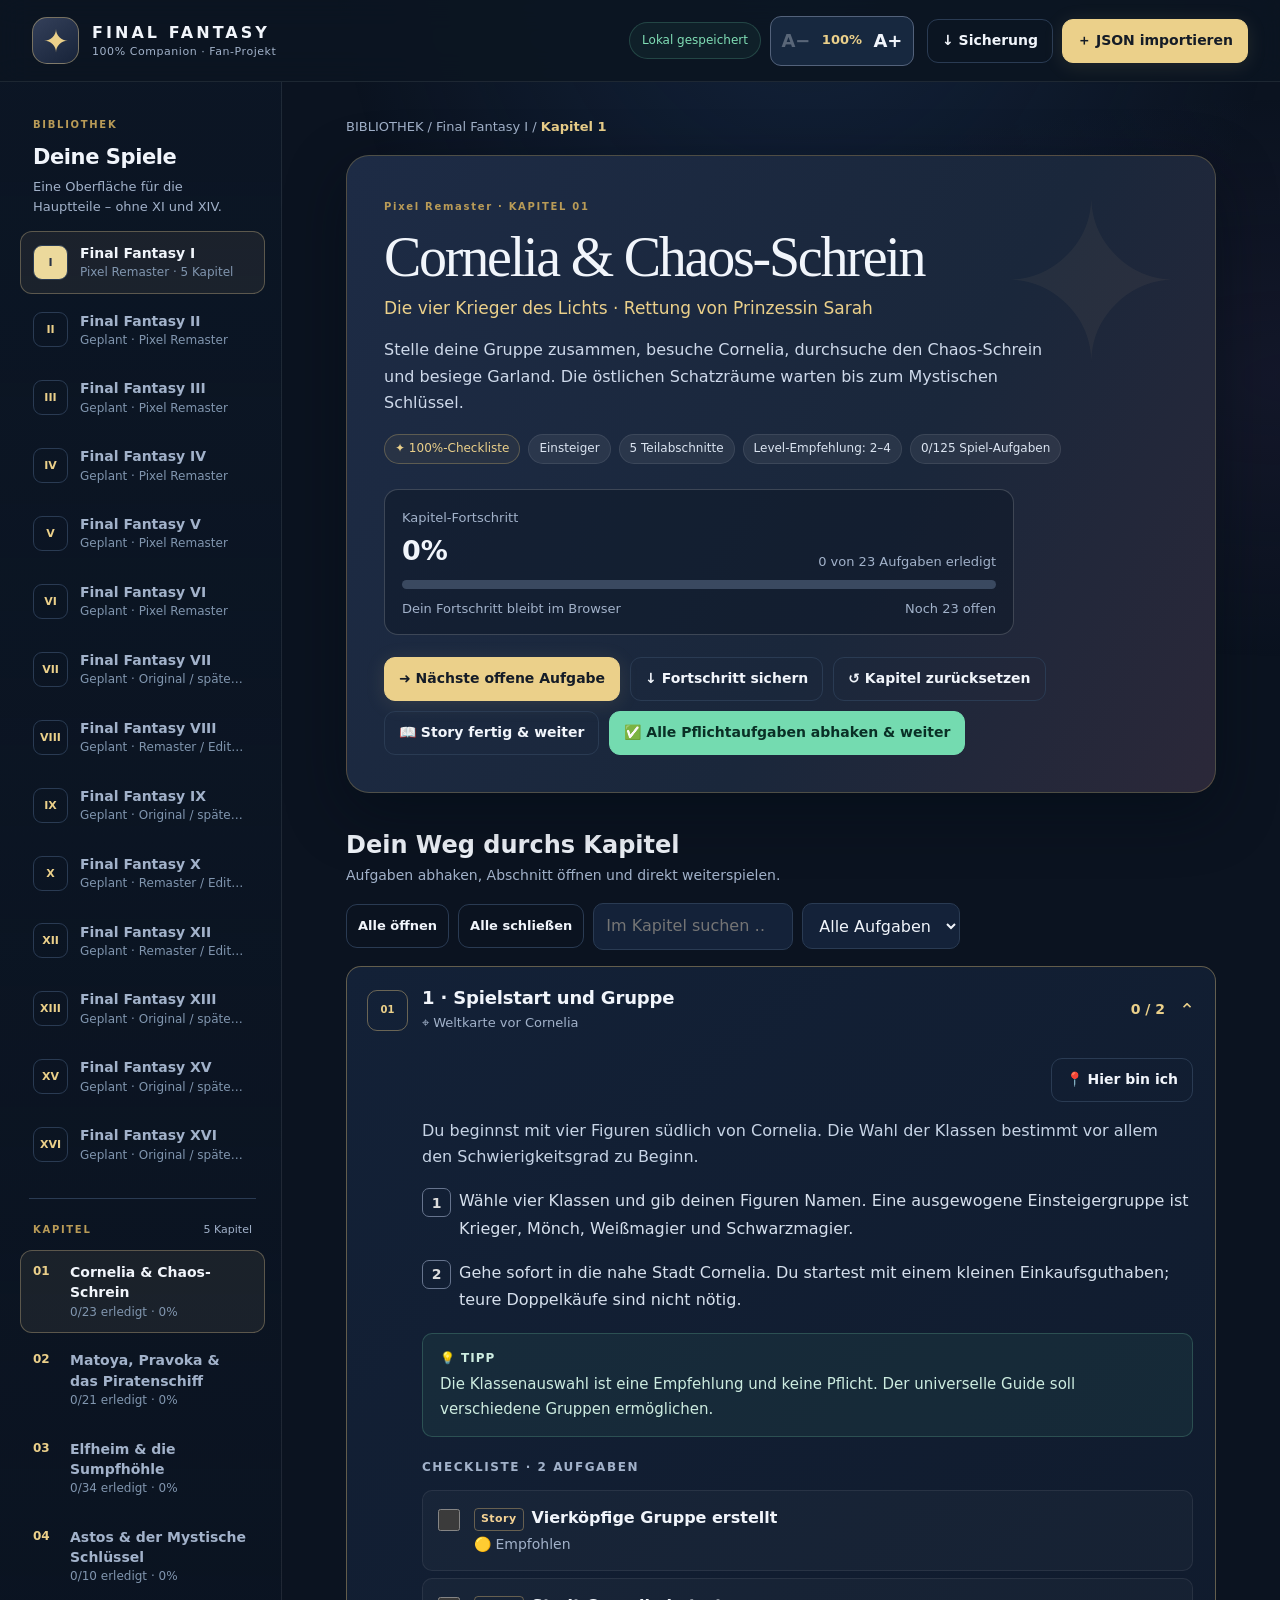
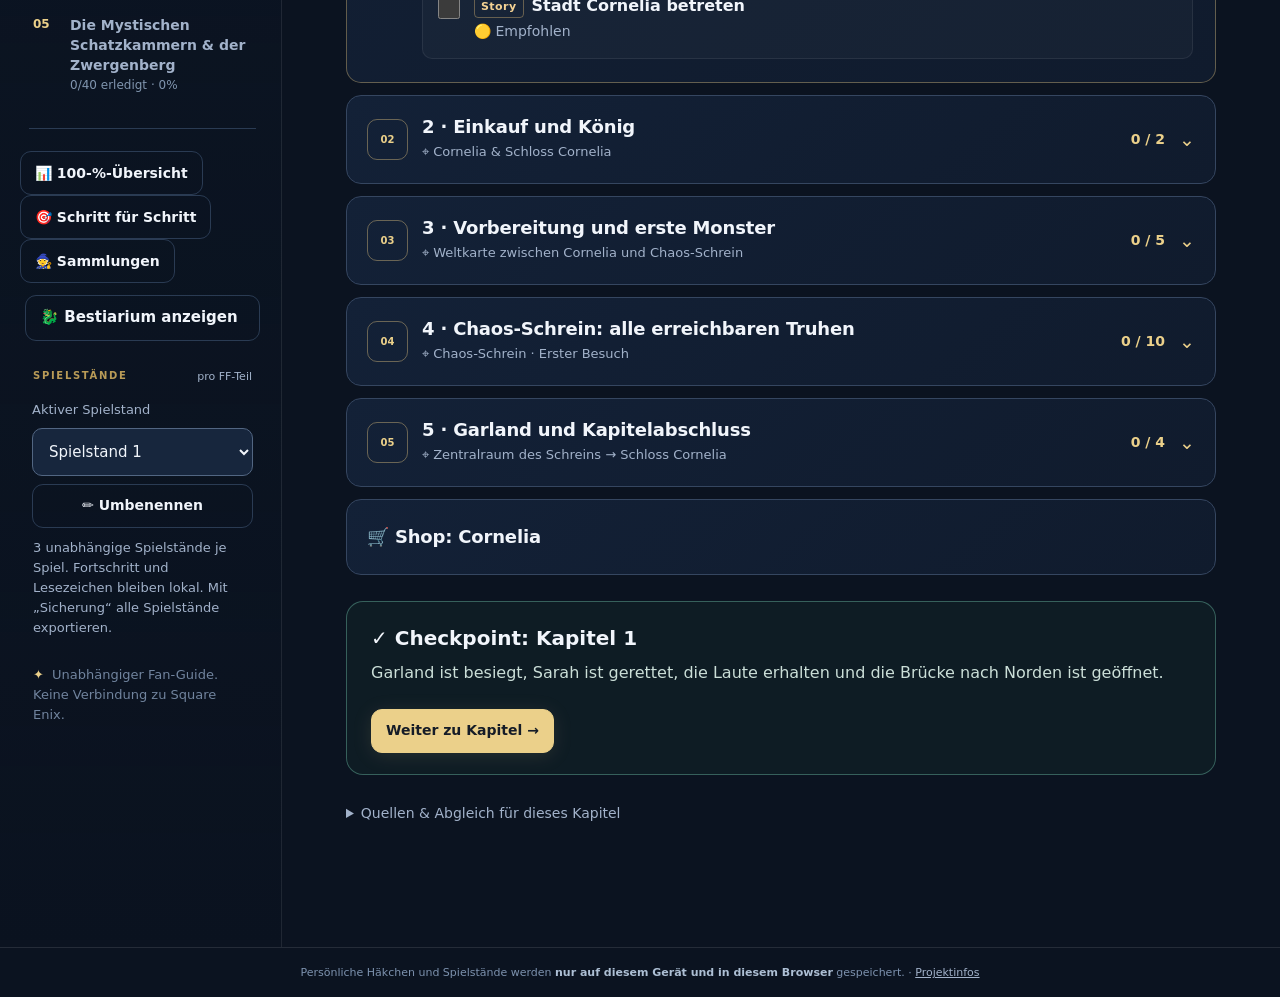
==== commit 88f2a3b8: "Ergänze Guide-Modi und gruppenabhängige Shop-Metadaten" ====
--- a/index.html
+++ b/index.html
@@ -43,7 +43,12 @@
       <div class="nav-title"><span class="eyebrow">KAPITEL</span><span id="chapter-count">0 Kapitel</span></div>
       <nav id="chapter-list" class="chapter-list" aria-label="Kapitel auswählen"></nav>
       <div class="nav-divider"></div>
-      <button type="button" class="bestiary-nav btn btn-quiet" id="bestiary-link" data-action="bestiary">🐉 Bestiarium anzeigen</button>
+      <div class="guide-tools" aria-label="Begleiter-Funktionen">
+        <button type="button" class="btn btn-quiet tool-link" id="dashboard-link" data-action="dashboard">📊 100-%-Übersicht</button>
+        <button type="button" class="btn btn-quiet tool-link" id="step-link" data-action="step-mode">🎯 Schritt für Schritt</button>
+        <button type="button" class="btn btn-quiet tool-link" id="collections-link" data-action="collections">🧙 Sammlungen</button>
+        <button type="button" class="bestiary-nav btn btn-quiet tool-link" id="bestiary-link" data-action="bestiary">🐉 Bestiarium anzeigen</button>
+      </div>
       <div class="nav-title save-title"><span class="eyebrow">SPIELSTÄNDE</span><span>pro FF-Teil</span></div>
       <div class="save-controls">
         <label for="save-selector" class="save-label">Aktiver Spielstand</label>
@@ -63,7 +68,7 @@
       <div class="mobile-progress-label"><strong id="mobile-progress-pct">0%</strong><span id="mobile-progress-summary">0 von 0 Aufgaben</span></div>
       <div class="mobile-progress-track"><span id="mobile-progress-fill"></span></div>
     </div>
-    <button type="button" class="btn btn-primary mobile-next" data-action="next-open">📍 Weiter</button>
+    <button type="button" class="btn btn-primary mobile-next" data-action="resume">📍 Fortsetzen</button>
   </div>
   <dialog id="settings-dialog" class="settings-sheet" aria-labelledby="settings-title">
     <div class="sheet-head"><h2 id="settings-title">⚙️ Optionen</h2><button type="button" class="btn" data-action="close-settings" aria-label="Einstellungen schließen">✕ Schließen</button></div>
--- a/assets/styles.css
+++ b/assets/styles.css
@@ -152,3 +152,25 @@
  .bestiary-card{padding:15px}
 }
 @media print{.bookmark-row,.position-note .btn,.save-controls,.bestiary-nav{display:none!important}}
+
+/* Mobile Optionen, Barrierefreiheit und sichere Anzeige auf kleinen Geräten */
+.sr-only{position:absolute!important;width:1px!important;height:1px!important;padding:0!important;margin:-1px!important;overflow:hidden!important;clip:rect(0,0,0,0)!important;white-space:nowrap!important;border:0!important}
+.mobile-settings-trigger{display:none}
+.settings-sheet{position:fixed;inset:auto 0 0 0;margin:auto 0 0;width:100%;max-width:680px;max-height:min(78vh,750px);overflow:auto;background:#15243a;color:var(--text);border:1px solid #5c7290;border-radius:20px 20px 0 0;padding:22px 22px calc(22px + env(safe-area-inset-bottom));box-shadow:0 -18px 80px #0009}
+.settings-sheet::backdrop{background:#000a}
+.sheet-head{display:flex;justify-content:space-between;align-items:center;gap:10px}
+.sheet-head h2{margin:0;font-size:24px}
+.sheet-buttons{display:grid;gap:12px;margin-top:15px}
+.sheet-buttons .btn{white-space:normal;min-height:52px}
+.sheet-buttons .font-controls{justify-self:start}
+.settings-sheet p{font-size:16px;color:var(--muted)}
+#sheet-import-label:focus-visible,.top-actions label[for="import-input"]:focus-visible{outline:3px solid var(--gold);outline-offset:3px}
+@media(max-width:750px){
+ .mobile-settings-trigger{display:inline-flex;order:-2;flex:0 0 auto;min-height:48px}
+ .top-actions>.font-controls,.top-actions>button[data-action="backup"],.top-actions>label[for="import-input"]{display:none}
+ .top-actions{justify-content:space-between}
+ .main{padding-bottom:calc(150px + env(safe-area-inset-bottom))}
+ .task{min-height:56px;cursor:pointer}
+}
+@media(min-width:751px){.settings-sheet{border-radius:18px;margin:auto;inset:0;max-height:600px}}
+@media print{.settings-sheet,.mobile-settings-trigger{display:none!important}}
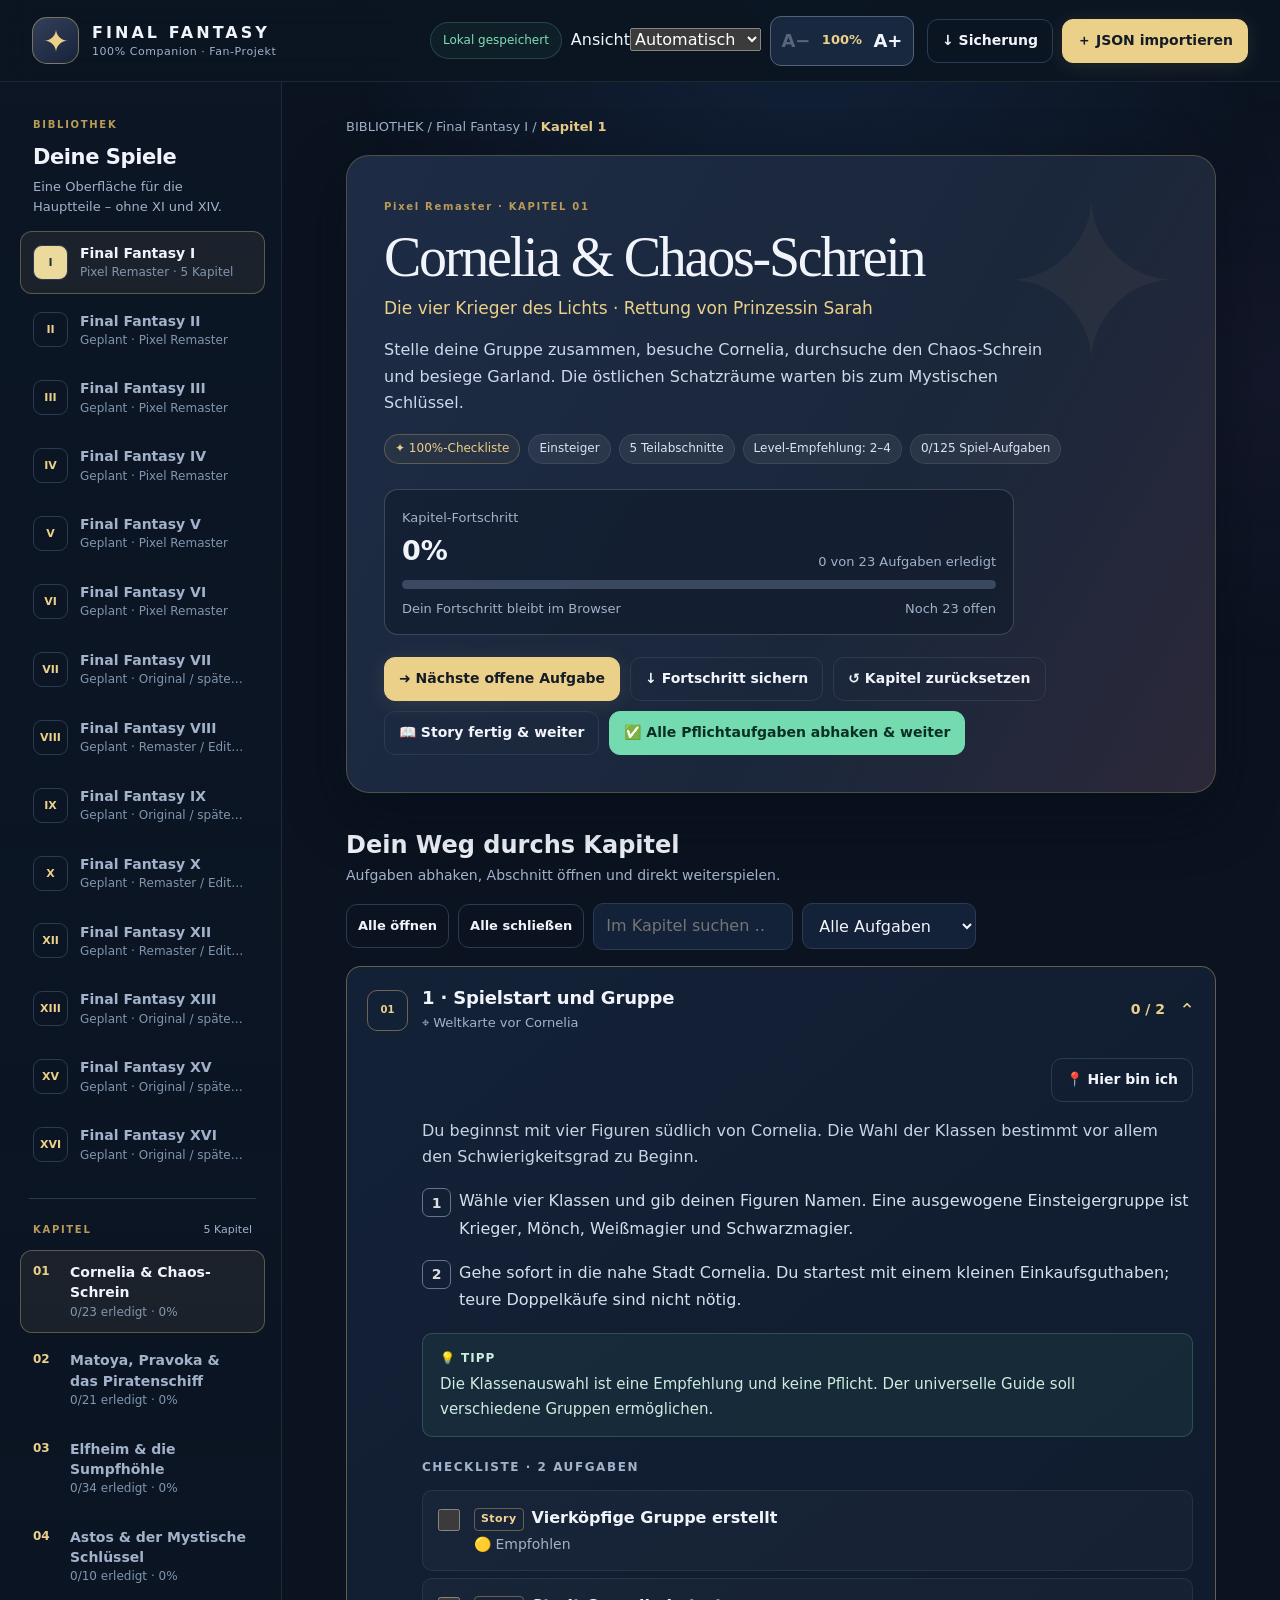
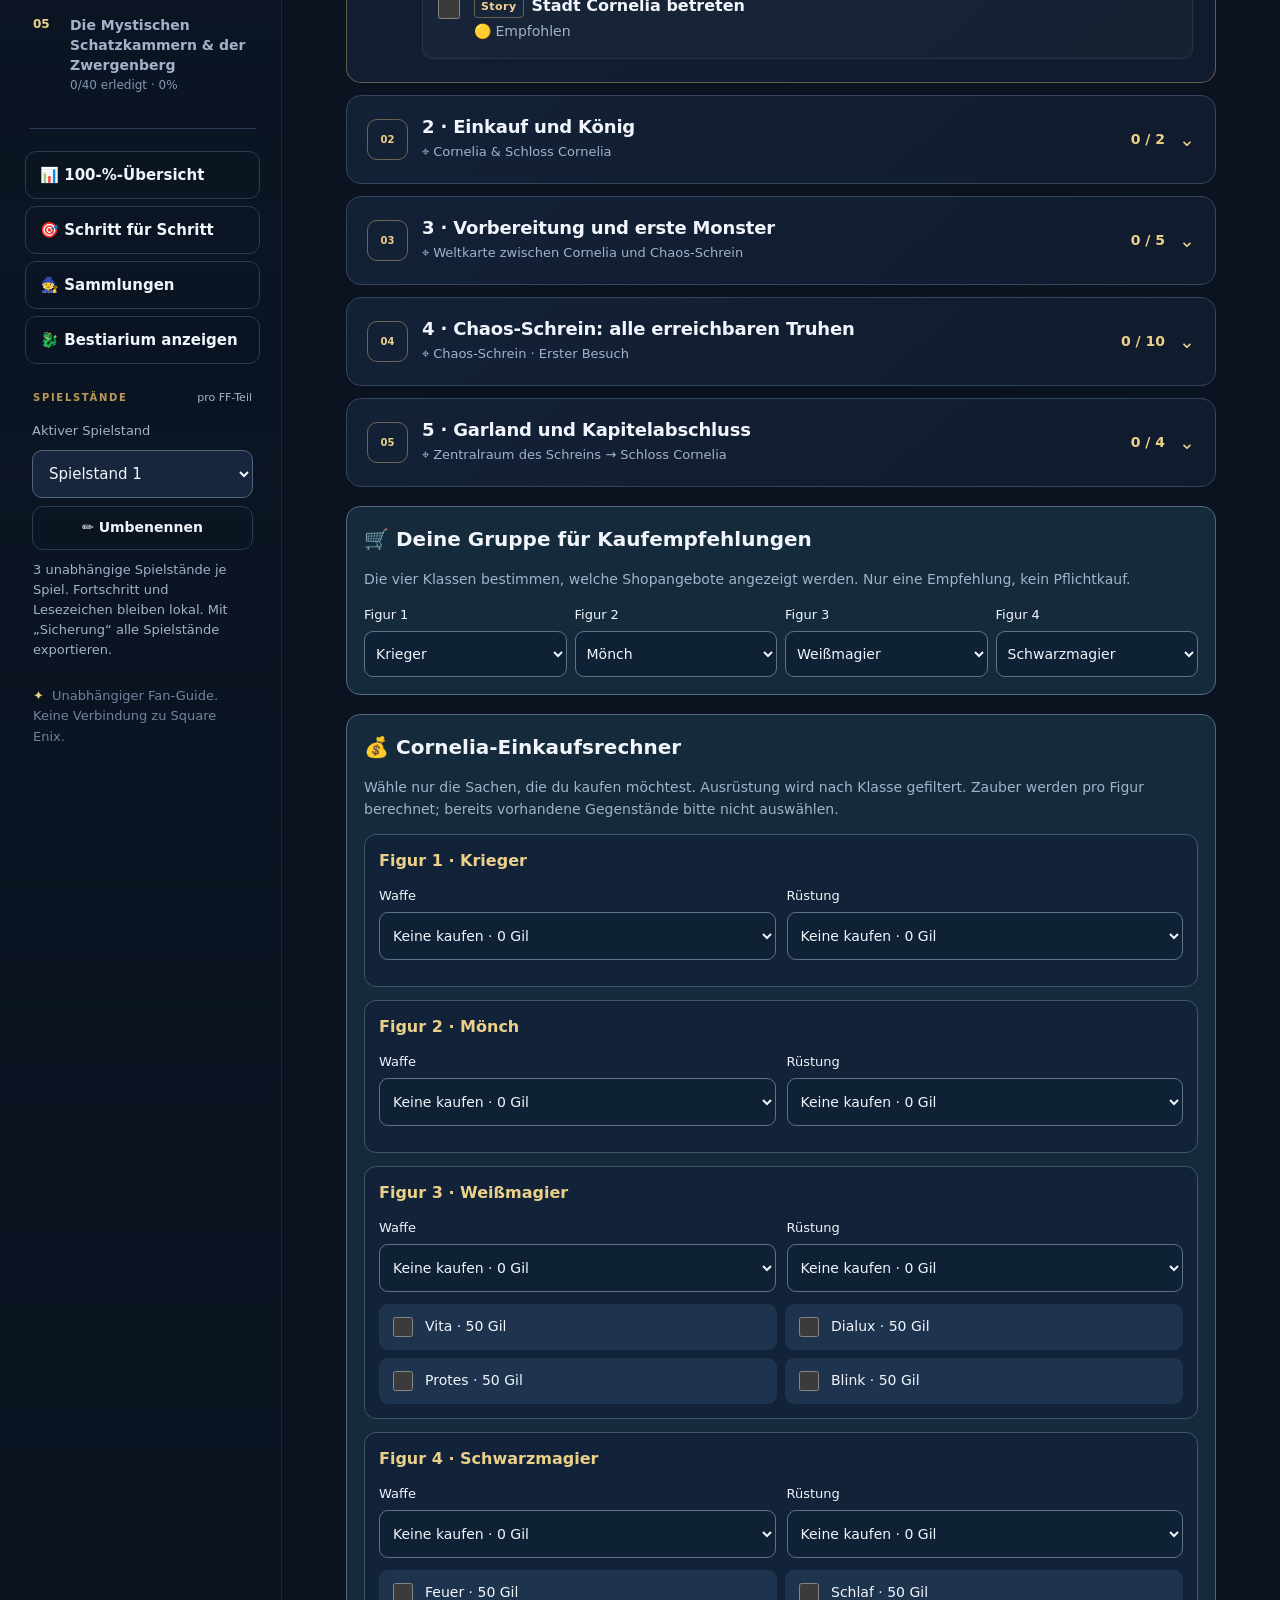
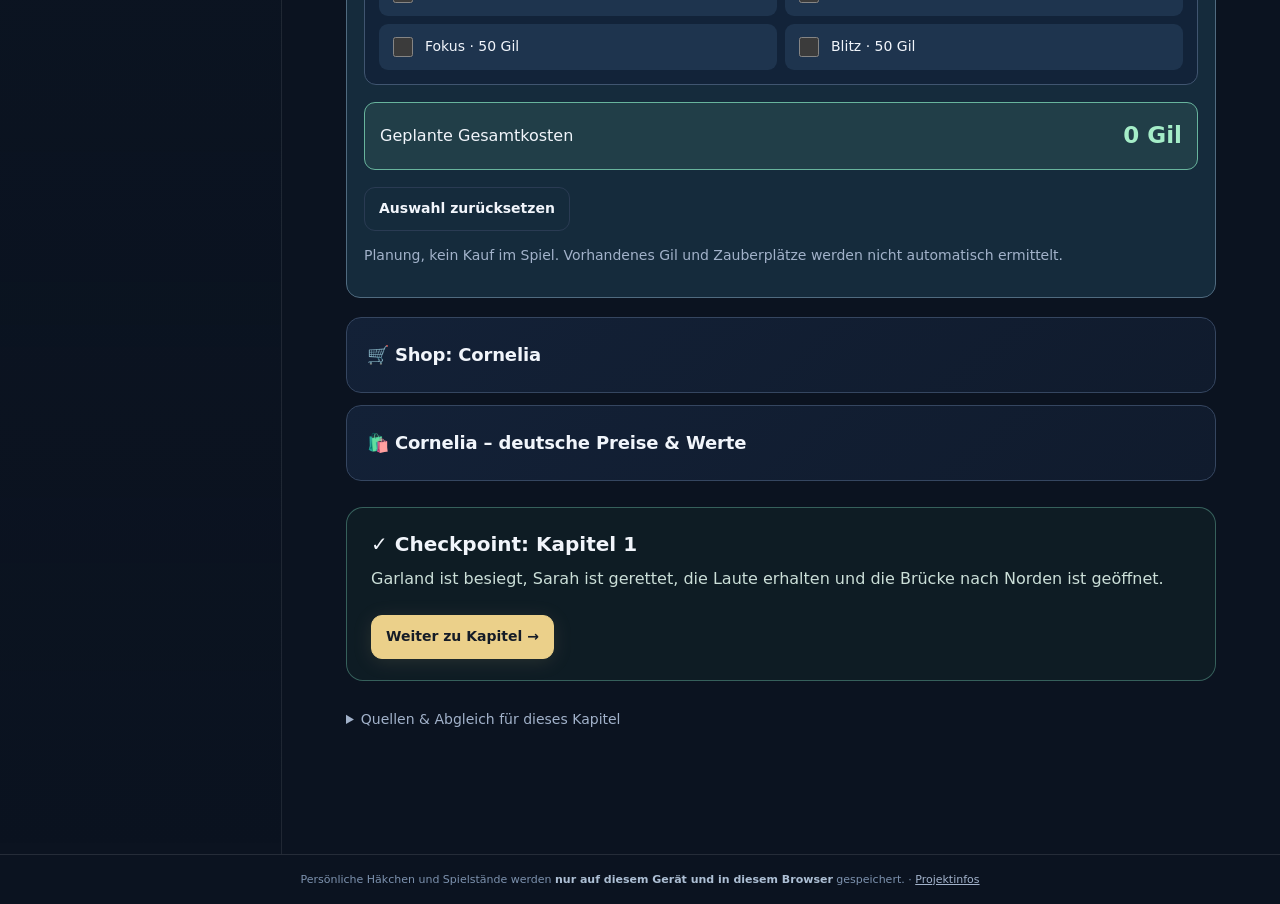
==== commit 4df2b05b: "Add view mode selection and reference library navigation" ====
--- a/index.html
+++ b/index.html
@@ -21,7 +21,7 @@
       <span><strong>FINAL FANTASY</strong><small>100% Companion · Fan-Projekt</small></span>
     </a>
     <div class="top-actions">
-      <span id="storage-label" class="data-badge">Lokal gespeichert</span>
+      <span id="storage-label" class="data-badge">Lokal gespeichert</span><label class="view-mode-control" for="view-mode"><span>Ansicht</span><select id="view-mode" aria-label="Bevorzugte Ansicht"><option value="auto">Automatisch</option><option value="desktop">Desktop</option><option value="couch">Couch-Modus</option></select></label>
       <button type="button" class="btn btn-primary mobile-settings-trigger" data-action="open-settings" aria-haspopup="dialog" aria-controls="settings-dialog">⚙️ Optionen</button>
       <div class="font-controls" role="group" aria-label="Schriftgröße ändern">
         <button type="button" class="font-button" data-action="text-smaller" aria-label="Schrift verkleinern" title="Schrift verkleinern">A−</button>
@@ -72,7 +72,7 @@
   </div>
   <dialog id="settings-dialog" class="settings-sheet" aria-labelledby="settings-title">
     <div class="sheet-head"><h2 id="settings-title">⚙️ Optionen</h2><button type="button" class="btn" data-action="close-settings" aria-label="Einstellungen schließen">✕ Schließen</button></div>
-    <p>Schriftgröße, Sicherung und Kapitelimport</p>
+    <p>Ansicht, Schriftgröße, Sicherung und Kapitelimport</p><label class="sheet-view-mode" for="sheet-view-mode">Bevorzugte Ansicht<select id="sheet-view-mode"><option value="auto">Automatisch</option><option value="desktop">Desktop</option><option value="couch">Couch-Modus</option></select></label>
     <div class="sheet-buttons">
       <div class="font-controls" role="group" aria-label="Schriftgröße im Menü">
         <button type="button" class="font-button" data-action="text-smaller" aria-label="Schrift verkleinern">A−</button>
--- a/assets/styles.css
+++ b/assets/styles.css
@@ -174,3 +174,68 @@
 }
 @media(min-width:751px){.settings-sheet{border-radius:18px;margin:auto;inset:0;max-height:600px}}
 @media print{.settings-sheet,.mobile-settings-trigger{display:none!important}}
+
+/* Kapitelübergreifende Übersicht, Spielmodus und sammlungsabhängige Ansichten */
+.guide-tools{display:grid;gap:7px;padding:0 5px 10px}
+.guide-tools .tool-link{width:100%;margin:0;min-height:48px;white-space:normal;text-align:left;justify-content:flex-start;font-size:calc(15px * var(--read-scale,1))}
+.guide-tools .tool-link.active{color:var(--gold);background:#e9d09616;border-color:#d5ba7977}
+.dashboard-stats{display:grid;grid-template-columns:repeat(3,minmax(0,1fr));gap:12px;margin:20px 0}
+.overview-stat{background:#17283f;border:1px solid #3b506c;border-radius:14px;padding:18px}
+.overview-stat strong{display:block;font-size:clamp(21px,3.2vw,31px);font-weight:900;color:var(--gold);font-variant-numeric:tabular-nums}
+.overview-stat span{font-size:calc(14px * var(--read-scale,1));color:var(--muted)}
+.overview-group{border:1px solid #354660;border-radius:14px;background:#122039;padding:16px;margin:14px 0}
+.overview-group h2{margin:0 0 12px;font-size:calc(21px * var(--read-scale,1))}
+.overview-task{display:flex;gap:10px;align-items:center;justify-content:space-between;background:#1a2c44;border:1px solid #344963;border-radius:11px;padding:11px 13px;margin:8px 0}
+.overview-task span{min-width:0;font-size:calc(15px * var(--read-scale,1));line-height:1.55}
+.overview-task small{display:block;color:var(--muted);font-size:calc(13px * var(--read-scale,1))}
+.overview-task .btn{min-width:76px}
+.step-panel{background:linear-gradient(120deg,#1d2f48,#18243a);border:1px solid #5a7896;border-radius:18px;padding:clamp(18px,4vw,33px);margin:18px 0}
+.step-panel h2{font-size:calc(27px * var(--read-scale,1));line-height:1.28}
+.step-panel p,.step-panel li{font-size:calc(17px * var(--read-scale,1));line-height:1.7}
+.step-panel .category{font-size:calc(12px * var(--read-scale,1))}
+.step-controls{display:grid;grid-template-columns:repeat(3,minmax(0,1fr));gap:9px;margin-top:24px}
+.step-controls .btn{white-space:normal;min-height:58px;font-size:calc(15px * var(--read-scale,1))}
+.step-counter{color:var(--gold);font-weight:800;font-size:calc(15px * var(--read-scale,1))}
+.step-done{color:#a4f4c6}
+.step-deferred{color:#f1cd87}
+.party-panel{border:1px solid #506b80;background:#152b3c;border-radius:14px;padding:17px;margin:19px 0}
+.party-panel h3{font-size:calc(20px * var(--read-scale,1));margin:0 0 7px}
+.party-panel p{font-size:calc(14px * var(--read-scale,1));color:var(--muted)}
+.party-slots{display:grid;grid-template-columns:repeat(4,minmax(0,1fr));gap:8px}
+.party-slot{display:grid;gap:6px;font-size:calc(13px * var(--read-scale,1))}
+.party-slot select{background:#0e2135;border:1px solid #61718a;border-radius:9px;min-height:46px;color:var(--text);font-size:calc(14px * var(--read-scale,1));padding:7px;max-width:100%}
+.shop-match{display:inline-block;color:var(--green);font-weight:800}
+.collection-filter{max-width:480px;min-height:48px;display:block;margin:14px 0}
+.collection-note{font-size:calc(15px * var(--read-scale,1));color:var(--muted)}
+.resume-cta{display:flex;justify-content:space-between;align-items:center;flex-wrap:wrap;gap:10px;background:#163b36;border:1px solid #75caaf77;border-radius:12px;padding:14px 17px;margin:15px 0}
+.resume-cta span{font-size:calc(15px * var(--read-scale,1))}
+.task:focus-within{outline:2px solid var(--gold);outline-offset:2px}
+@media(max-width:750px){
+ .dashboard-stats{gap:7px}
+ .overview-stat{padding:10px}
+ .overview-stat strong{font-size:22px}
+ .overview-stat span{font-size:12px}
+ .overview-task{flex-wrap:wrap}
+ .overview-task .btn{min-width:100%;min-height:46px}
+ .step-controls{grid-template-columns:1fr}
+ .step-controls .btn{font-size:16px}
+ .party-slots{grid-template-columns:repeat(2,minmax(0,1fr))}
+ .guide-tools{padding:8px 4px}
+}
+@media print{.step-controls,.party-panel,.guide-tools{display:none!important}}
+
+/* Deutsche Shoppreisliste */
+.catalog-list{display:grid;gap:8px;margin:10px 0 20px}.catalog-item{display:flex;justify-content:space-between;gap:10px;flex-wrap:wrap;border:1px solid #354b67;border-radius:9px;padding:11px 13px;background:#172940;font-size:calc(15px * var(--read-scale,1))}.catalog-item strong{color:var(--gold)}.catalog-item span{color:var(--text);line-height:1.6}@media(max-width:750px){.catalog-item{display:grid;gap:3px}}
+
+/* Vierergruppen-Einkaufsplan Cornelia */
+.purchase-character{background:#122339;border:1px solid #405570;border-radius:12px;padding:14px;margin:13px 0}
+.purchase-character>strong{font-size:calc(16px * var(--read-scale,1));color:var(--gold)}
+.purchase-fields{display:grid;grid-template-columns:1fr 1fr;gap:11px;margin:12px 0}
+.purchase-field{display:grid;gap:6px;font-size:calc(13px * var(--read-scale,1))}
+.purchase-field select{background:#0e2135;color:var(--text);min-height:48px;border:1px solid #61718a;border-radius:9px;padding:9px;width:100%;font-size:calc(14px * var(--read-scale,1))}
+.purchase-spells{display:grid;grid-template-columns:repeat(2,minmax(0,1fr));gap:8px}
+.purchase-spell{display:flex;align-items:center;gap:9px;padding:10px;background:#1e344e;border-radius:9px;min-height:46px;font-size:calc(14px * var(--read-scale,1))}
+.purchase-spell input{width:20px;height:20px;accent-color:#76d7ac;flex:none}
+.purchase-total{display:flex;align-items:center;justify-content:space-between;gap:14px;background:#213e48;border:1px solid #68b49d;border-radius:11px;padding:15px;margin:17px 0;font-size:calc(16px * var(--read-scale,1))}
+.purchase-total strong{font-size:calc(23px * var(--read-scale,1));color:#a5edc8}
+@media(max-width:750px){.purchase-fields,.purchase-spells{grid-template-columns:1fr}.purchase-total{flex-wrap:wrap}}
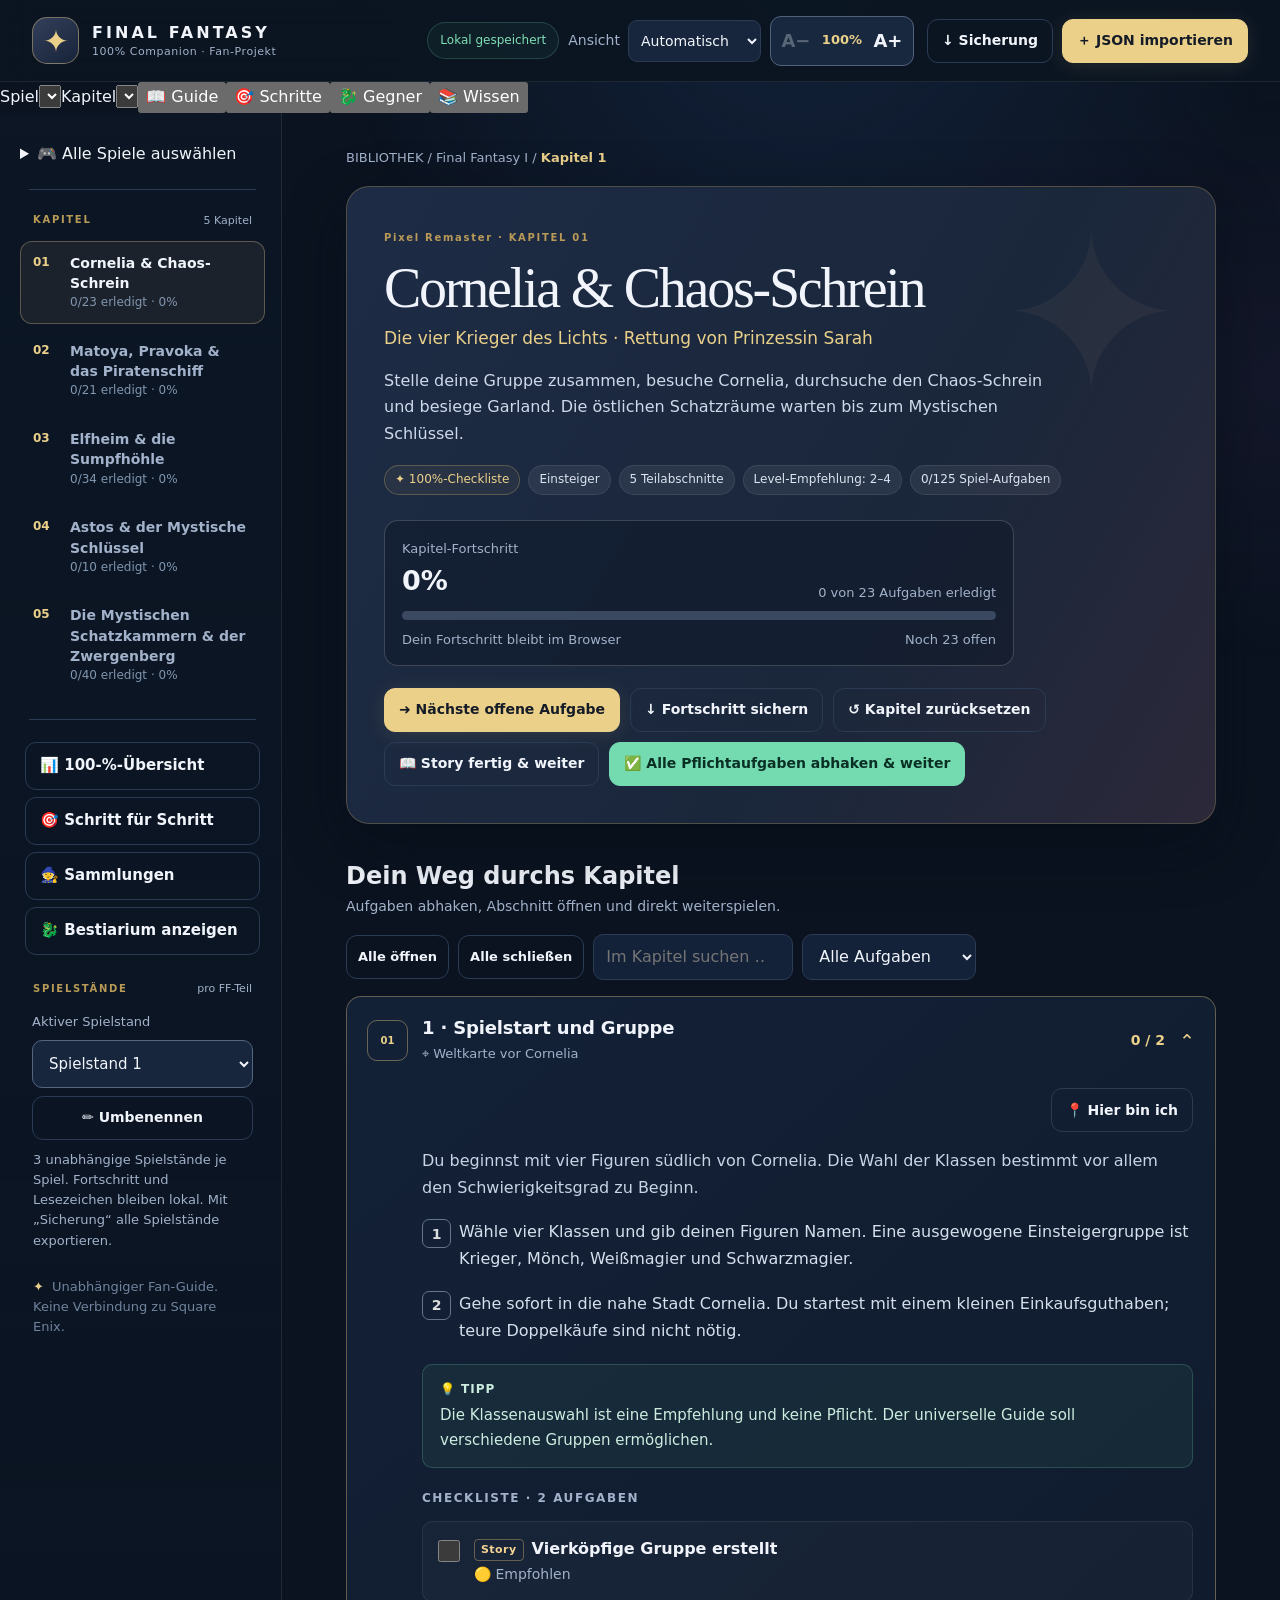
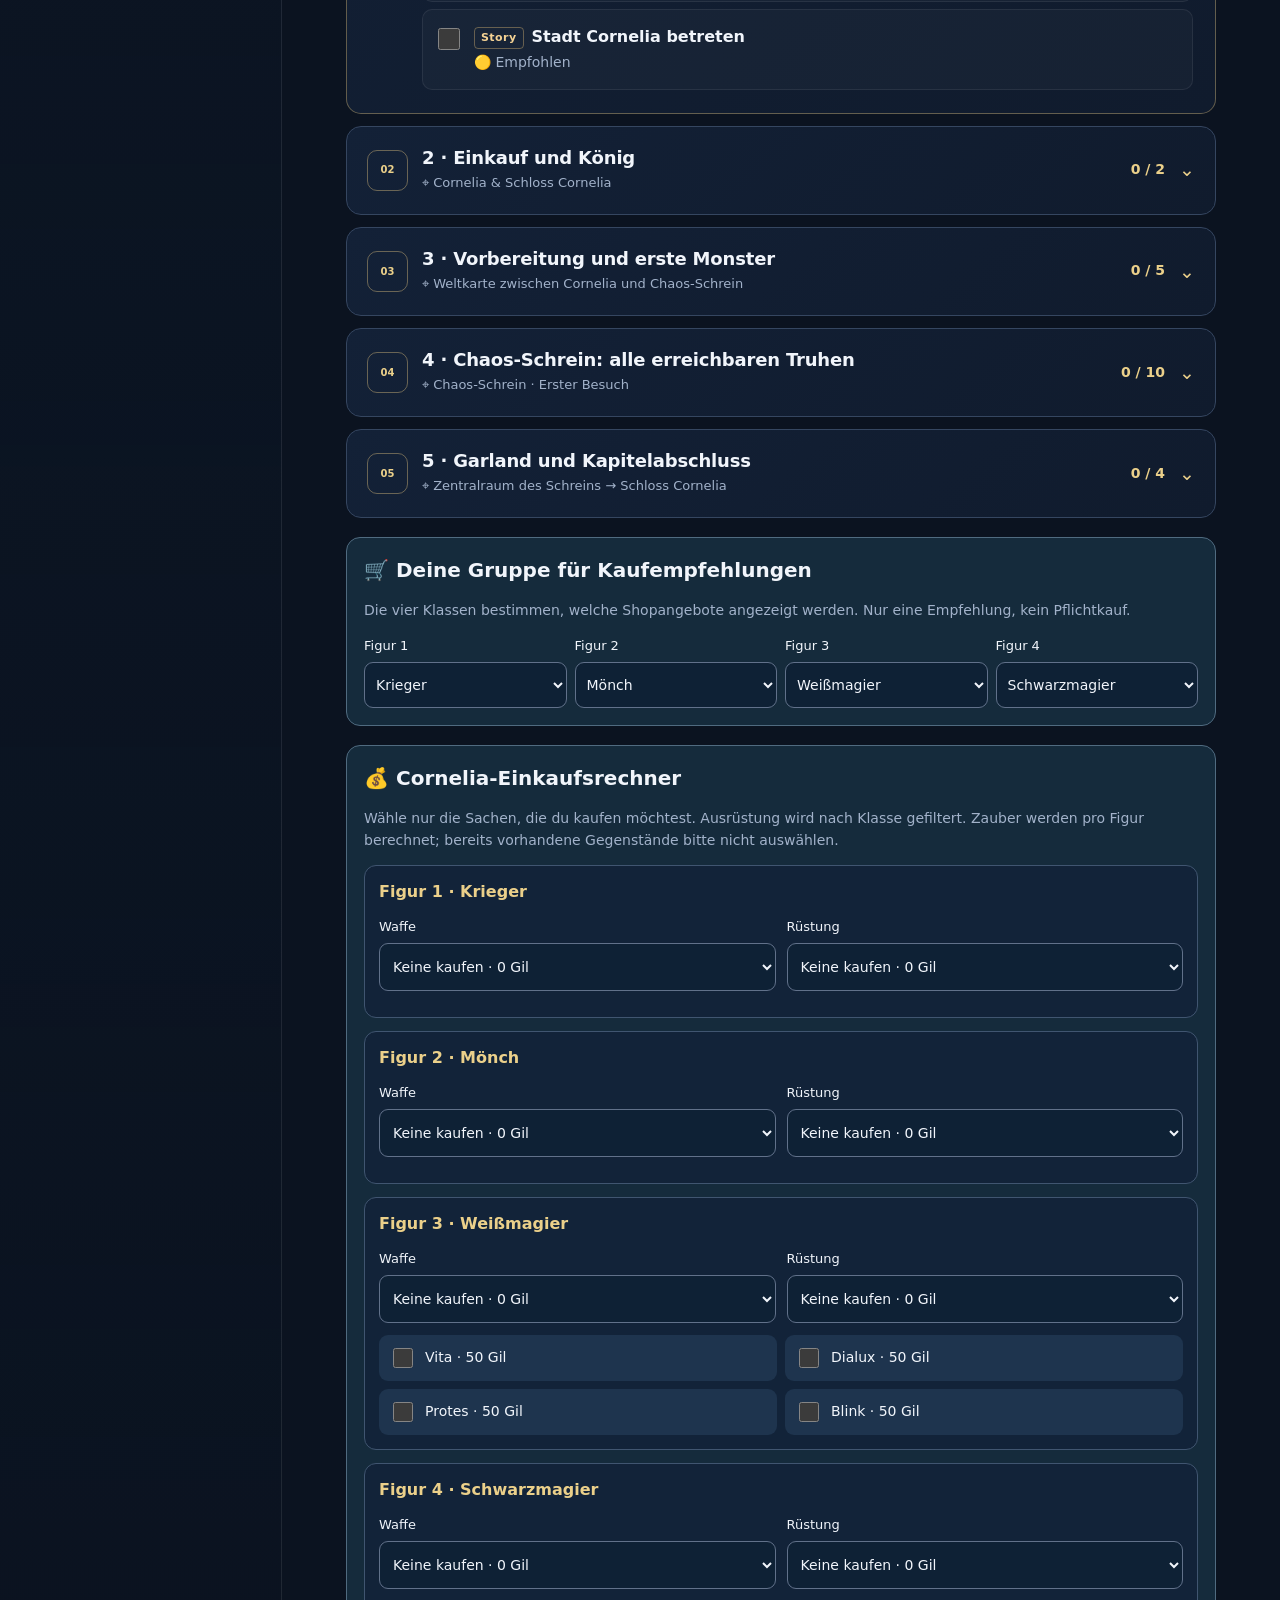
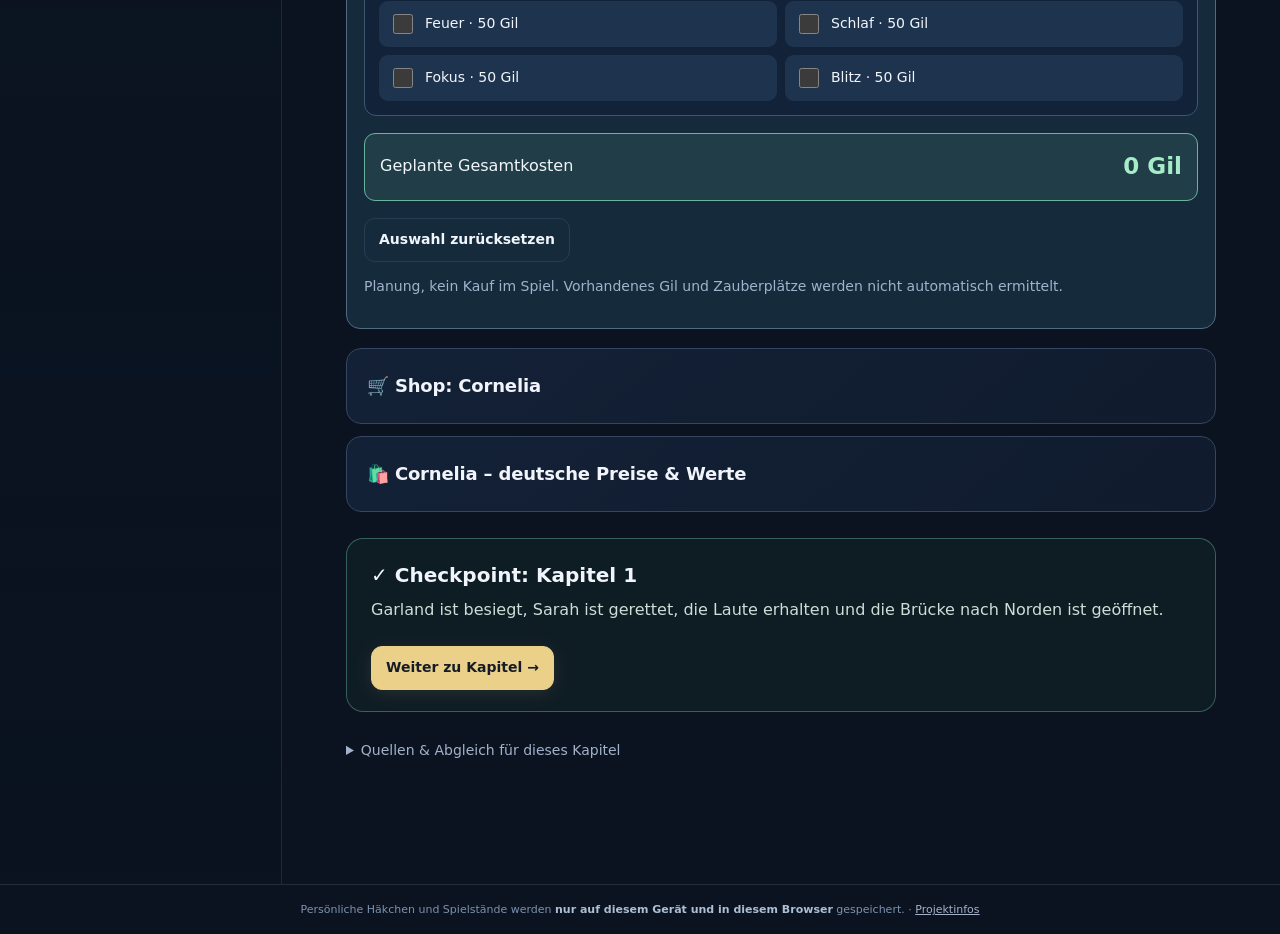
==== commit e817aa83: "Add always-accessible quick navigation and foldable game library" ====
--- a/index.html
+++ b/index.html
@@ -33,12 +33,12 @@
       <input id="import-input" class="sr-only" type="file" accept=".json,application/json" multiple aria-label="JSON-Dateien importieren">
     </div>
   </header>
+  <nav class="quick-nav" aria-label="Schnellnavigation"><label>Spiel<select id="quick-game" aria-label="Spiel direkt auswählen"></select></label><label>Kapitel<select id="quick-chapter" aria-label="Kapitel direkt auswählen"></select></label><button type="button" data-action="guide">📖 Guide</button><button type="button" data-action="step-mode">🎯 Schritte</button><button type="button" data-action="bestiary">🐉 Gegner</button><button type="button" data-action="reference" data-ref-type="classes">📚 Wissen</button></nav>
   <div class="layout">
     <aside class="sidebar" aria-label="Spiel- und Kapitelnavigation">
       <button type="button" class="mobile-menu-toggle" id="mobile-menu-toggle" data-action="mobile-menu" aria-controls="sidebar-inner" aria-expanded="false"><span>📑 Spiele &amp; Kapitel</span><span id="mobile-menu-icon" aria-hidden="true">▼</span></button>
       <div class="sidebar-inner" id="sidebar-inner">
-      <div class="sidebar-top"><span class="eyebrow">BIBLIOTHEK</span><h2>Deine Spiele</h2><p>Eine Oberfläche für die Hauptteile – ohne XI und XIV.</p></div>
-      <div id="game-list" class="game-list"></div>
+      <details class="nav-disclosure"><summary>🎮 Alle Spiele auswählen</summary><div class="sidebar-top"><p>Einzelspieler-Hauptteile ohne XI und XIV.</p></div><div id="game-list" class="game-list"></div></details>
       <div class="nav-divider"></div>
       <div class="nav-title"><span class="eyebrow">KAPITEL</span><span id="chapter-count">0 Kapitel</span></div>
       <nav id="chapter-list" class="chapter-list" aria-label="Kapitel auswählen"></nav>
--- a/assets/styles.css
+++ b/assets/styles.css
@@ -239,3 +239,28 @@
 .purchase-total{display:flex;align-items:center;justify-content:space-between;gap:14px;background:#213e48;border:1px solid #68b49d;border-radius:11px;padding:15px;margin:17px 0;font-size:calc(16px * var(--read-scale,1))}
 .purchase-total strong{font-size:calc(23px * var(--read-scale,1));color:#a5edc8}
 @media(max-width:750px){.purchase-fields,.purchase-spells{grid-template-columns:1fr}.purchase-total{flex-wrap:wrap}}
+
+
+/* Zwei Darstellungsarten – dieselben Daten und Spielstände */
+.view-mode-control,.sheet-view-mode{display:flex;align-items:center;gap:8px;font-size:14px;color:var(--muted)}
+.view-mode-control select,.sheet-view-mode select{min-height:42px;border-radius:9px;border:1px solid var(--line);padding:8px;color:var(--text);background:var(--panel2)}
+.sheet-view-mode{justify-content:space-between;flex-wrap:wrap;padding:12px 0}
+.reference-links{display:grid;gap:5px;margin:10px 0}
+.reference-links button{border:0;text-align:left;background:transparent;color:var(--text);padding:12px 13px;border-radius:9px;cursor:pointer;font-size:15px}
+.reference-links button:hover,.reference-links button:focus-visible{background:var(--surface)}
+.reference-grid{display:grid;grid-template-columns:repeat(auto-fit,minmax(230px,1fr));gap:12px;margin:20px 0}
+.reference-card{border:1px solid var(--line);background:var(--panel);border-radius:12px;padding:16px;overflow-wrap:anywhere}
+.reference-card h3{margin:0 0 8px}.reference-card p{margin:0 0 8px}.reference-card small{color:var(--muted)}
+html[data-layout-mode="desktop"] .layout{grid-template-columns:minmax(250px,310px) minmax(0,1fr)}
+html[data-layout-mode="desktop"] .sidebar{display:block}
+html[data-layout-mode="desktop"] .sidebar-inner{display:block}
+html[data-layout-mode="desktop"] .mobile-menu-toggle,html[data-layout-mode="desktop"] .mobile-bottombar{display:none!important}
+html[data-layout-mode="couch"] .layout{display:block;max-width:840px;margin:0 auto}
+html[data-layout-mode="couch"] .sidebar{width:100%;position:static;max-height:none}
+html[data-layout-mode="couch"] .mobile-menu-toggle{display:flex;width:100%}
+html[data-layout-mode="couch"] .sidebar-inner:not(.open){display:none}
+html[data-layout-mode="couch"] .main{width:100%;max-width:none}
+html[data-layout-mode="couch"] .mobile-bottombar:not([hidden]){display:flex}
+html[data-layout-mode="couch"] .chapter-section,.reference-card{font-size:calc(17px * var(--read-scale,1))}
+html[data-layout-mode="couch"] .chapter-section button,html[data-layout-mode="couch"] .btn{min-height:46px}
+@media(max-width:760px){.view-mode-control{display:none}html[data-layout-mode="desktop"] .layout{display:grid;grid-template-columns:minmax(185px,38%) minmax(0,1fr)}html[data-layout-mode="desktop"] .sidebar-inner{display:block!important}html[data-layout-mode="desktop"] .mobile-menu-toggle{display:none!important}html[data-layout-mode="desktop"] .main{min-width:0}.reference-grid{grid-template-columns:1fr}}
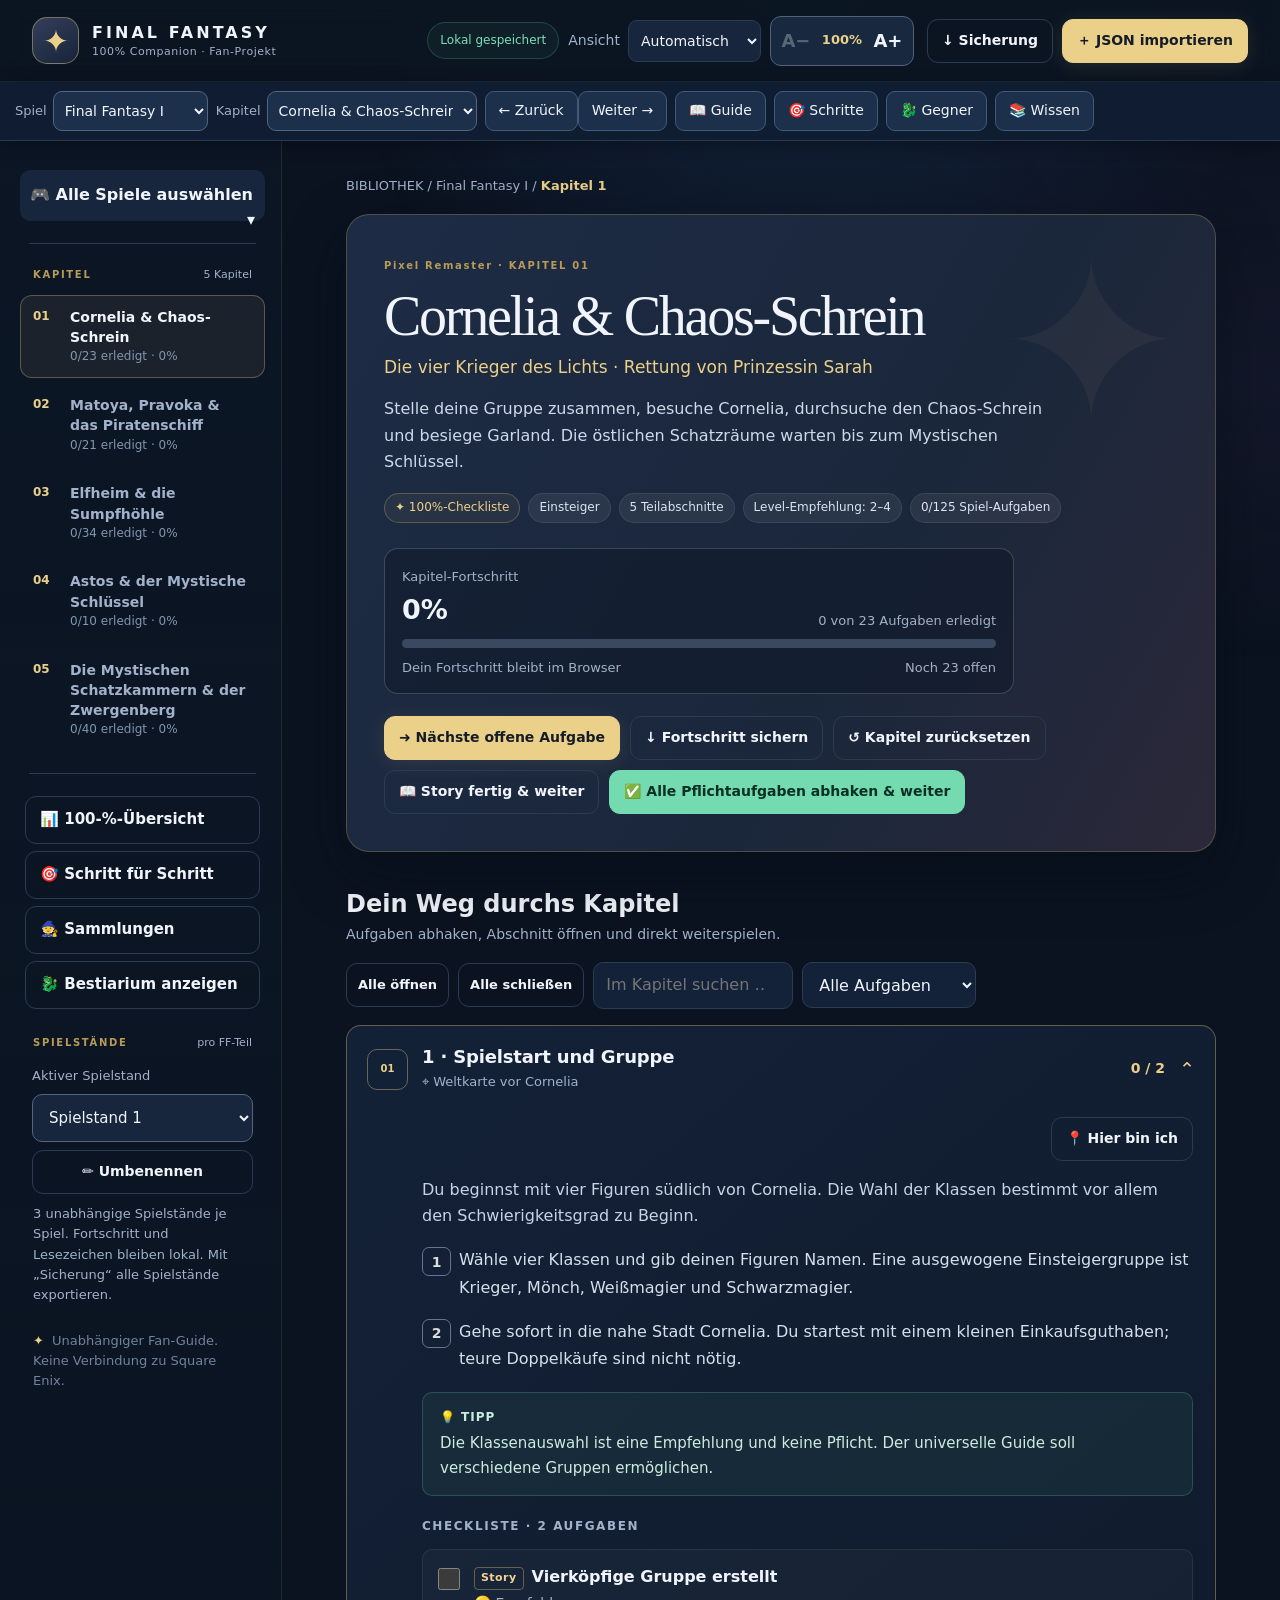
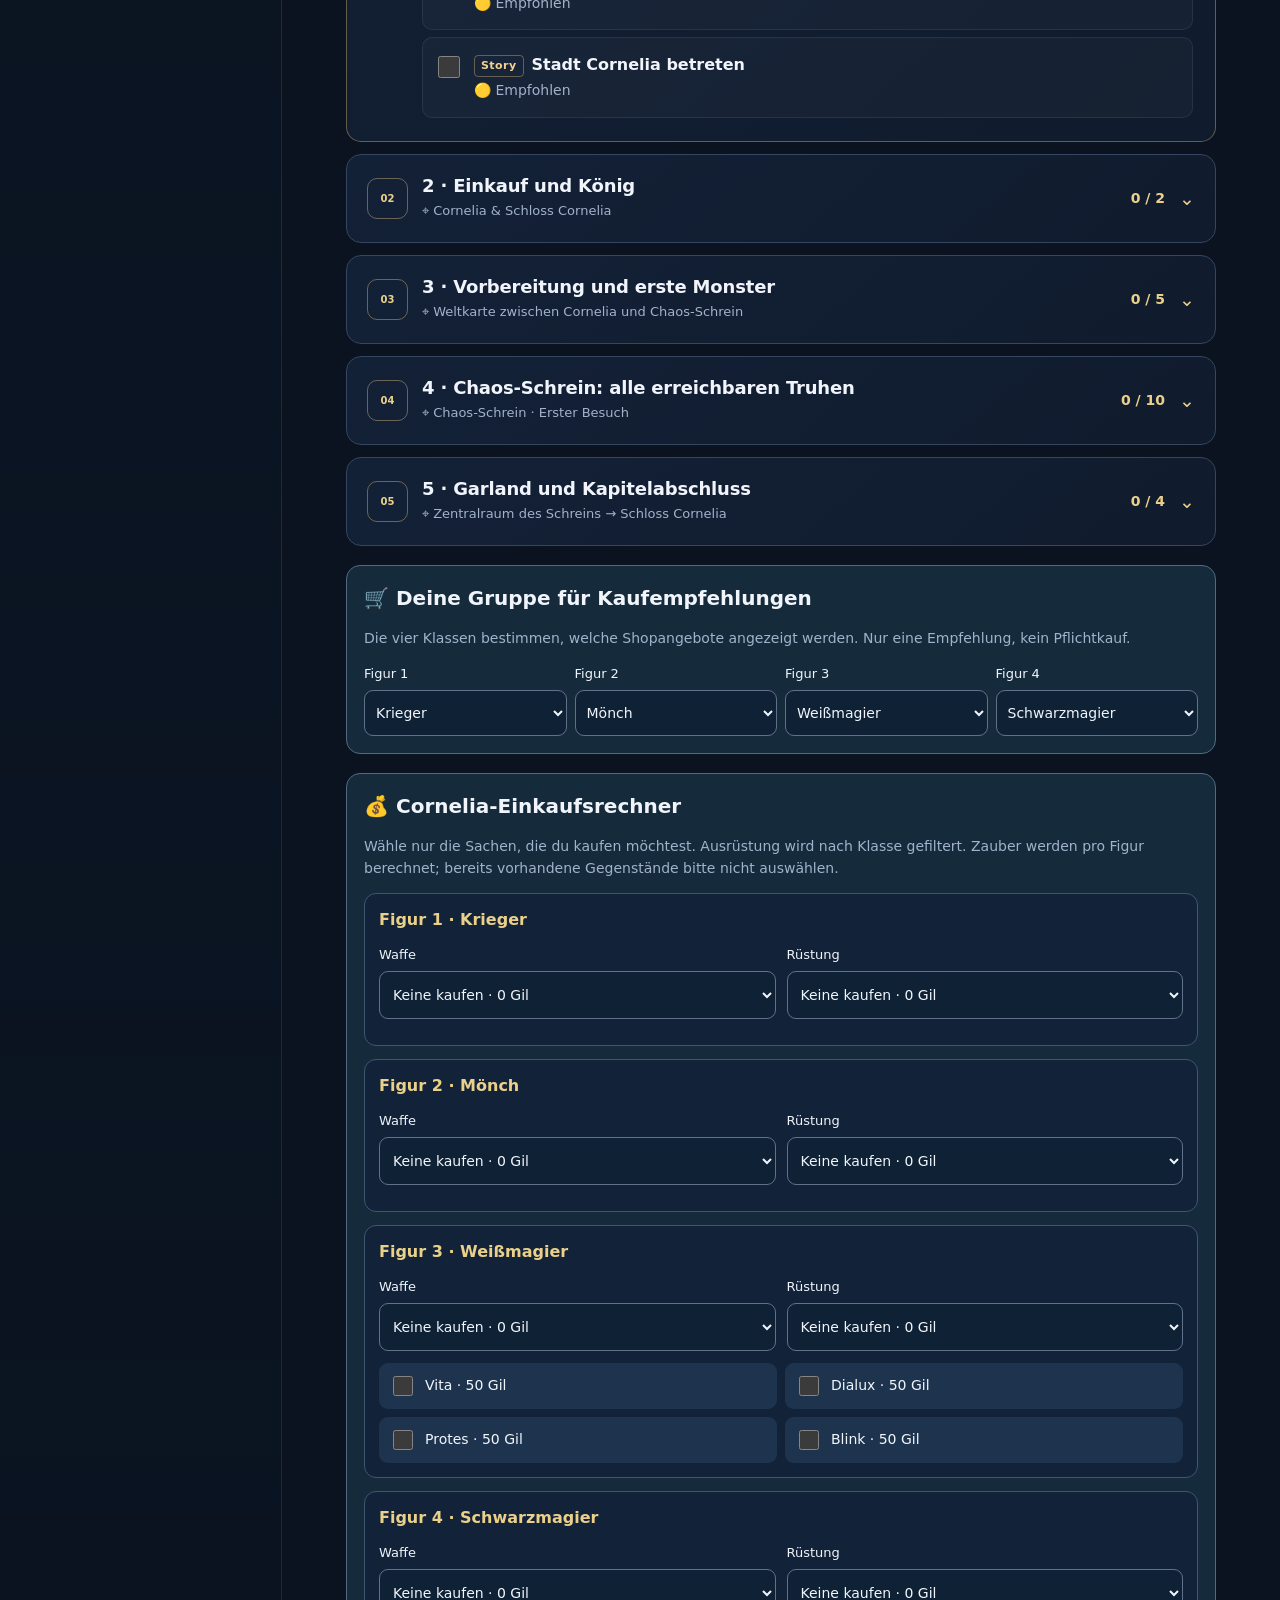
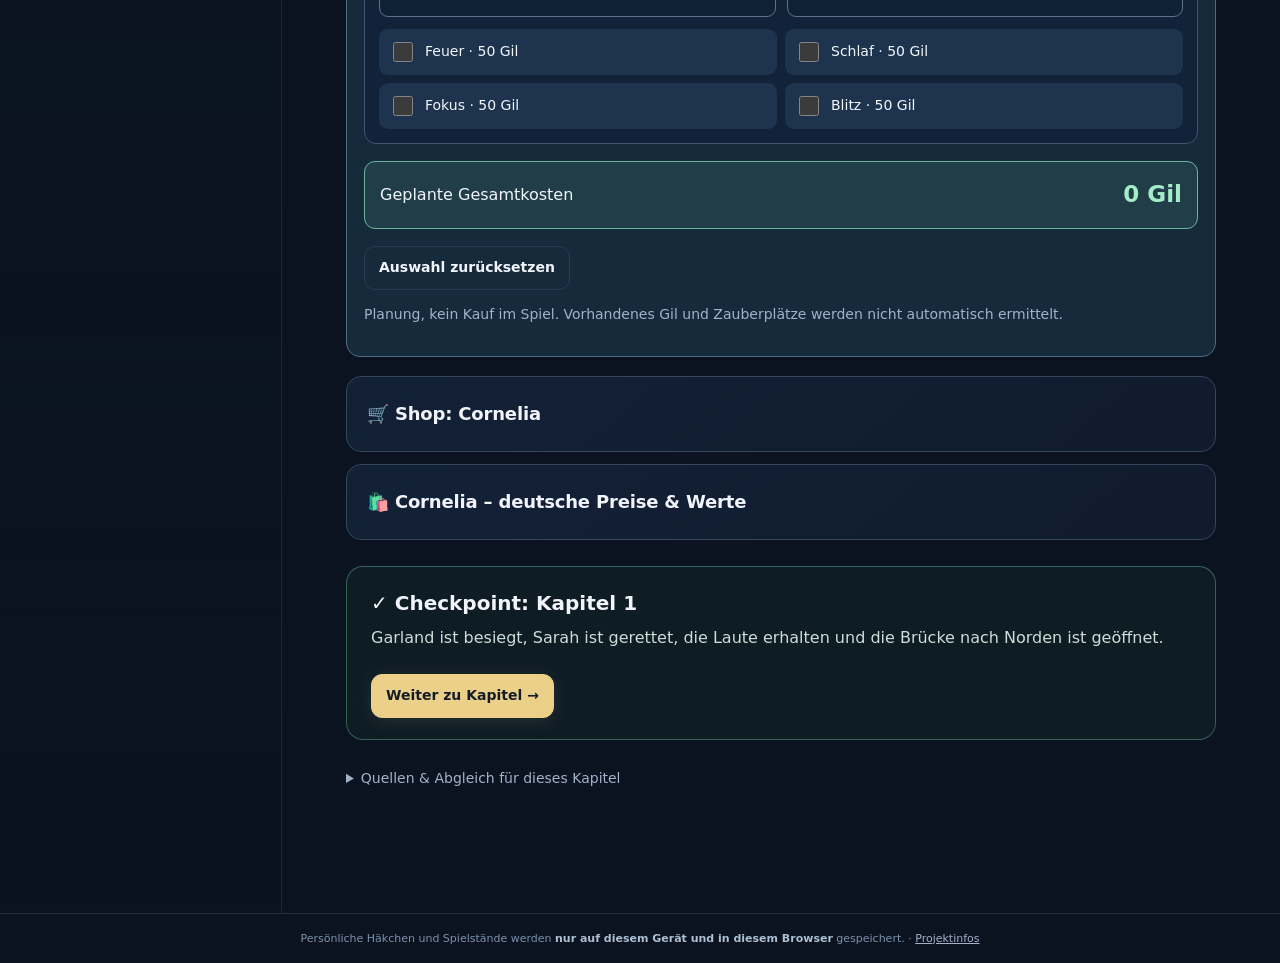
==== commit f762aefb: "Add previous and next chapter quick navigation" ====
--- a/index.html
+++ b/index.html
@@ -33,7 +33,7 @@
       <input id="import-input" class="sr-only" type="file" accept=".json,application/json" multiple aria-label="JSON-Dateien importieren">
     </div>
   </header>
-  <nav class="quick-nav" aria-label="Schnellnavigation"><label>Spiel<select id="quick-game" aria-label="Spiel direkt auswählen"></select></label><label>Kapitel<select id="quick-chapter" aria-label="Kapitel direkt auswählen"></select></label><button type="button" data-action="guide">📖 Guide</button><button type="button" data-action="step-mode">🎯 Schritte</button><button type="button" data-action="bestiary">🐉 Gegner</button><button type="button" data-action="reference" data-ref-type="classes">📚 Wissen</button></nav>
+  <nav class="quick-nav" aria-label="Schnellnavigation"><label>Spiel<select id="quick-game" aria-label="Spiel direkt auswählen"></select></label><label>Kapitel<select id="quick-chapter" aria-label="Kapitel direkt auswählen"></select></label><div class="chapter-switch"><button type="button" id="quick-prev" data-action="previous-chapter" aria-label="Vorheriges Kapitel" title="Vorheriges Kapitel">← Zurück</button><button type="button" id="quick-next" data-action="next-chapter" aria-label="Nächstes Kapitel" title="Nächstes Kapitel">Weiter →</button></div><button type="button" data-action="guide">📖 Guide</button><button type="button" data-action="step-mode">🎯 Schritte</button><button type="button" data-action="bestiary">🐉 Gegner</button><button type="button" data-action="reference" data-ref-type="classes">📚 Wissen</button></nav>
   <div class="layout">
     <aside class="sidebar" aria-label="Spiel- und Kapitelnavigation">
       <button type="button" class="mobile-menu-toggle" id="mobile-menu-toggle" data-action="mobile-menu" aria-controls="sidebar-inner" aria-expanded="false"><span>📑 Spiele &amp; Kapitel</span><span id="mobile-menu-icon" aria-hidden="true">▼</span></button>
--- a/assets/styles.css
+++ b/assets/styles.css
@@ -264,3 +264,17 @@
 html[data-layout-mode="couch"] .chapter-section,.reference-card{font-size:calc(17px * var(--read-scale,1))}
 html[data-layout-mode="couch"] .chapter-section button,html[data-layout-mode="couch"] .btn{min-height:46px}
 @media(max-width:760px){.view-mode-control{display:none}html[data-layout-mode="desktop"] .layout{display:grid;grid-template-columns:minmax(185px,38%) minmax(0,1fr)}html[data-layout-mode="desktop"] .sidebar-inner{display:block!important}html[data-layout-mode="desktop"] .mobile-menu-toggle{display:none!important}html[data-layout-mode="desktop"] .main{min-width:0}.reference-grid{grid-template-columns:1fr}}
+
+
+/* Navigation ohne endloses Scrollen */
+.quick-nav{position:sticky;top:0;z-index:45;display:flex;align-items:center;gap:8px;flex-wrap:wrap;padding:9px 15px;background:#101e32f5;border-bottom:1px solid var(--line);box-shadow:0 3px 16px #0005}
+.quick-nav label{display:flex;align-items:center;gap:6px;font-size:13px;color:var(--muted)}
+.quick-nav select{max-width:210px;min-width:100px;min-height:40px;background:#1c304b;border:1px solid #52657e;color:var(--text);padding:7px;border-radius:9px;font-size:14px}
+.quick-nav button{background:#1c304b;border:1px solid #405a78;color:var(--text);min-height:40px;border-radius:9px;padding:8px 13px;font-size:14px}
+.quick-nav button:focus-visible,.quick-nav select:focus-visible{outline:3px solid var(--blue);outline-offset:2px}
+.nav-disclosure{margin-bottom:10px}
+.nav-disclosure>summary{cursor:pointer;list-style:none;border-radius:10px;padding:13px 10px;background:var(--panel2);font-weight:700}
+.nav-disclosure>summary::after{content:' ▾';float:right}
+.nav-disclosure[open]>summary::after{content:' ▴'}
+.nav-disclosure>summary::-webkit-details-marker{display:none}
+@media(max-width:760px){.quick-nav{position:sticky;top:0;padding:8px;gap:5px}.quick-nav label{flex:1 1 44%;min-width:0;display:grid;gap:2px}.quick-nav select{width:100%;max-width:none;min-width:0;font-size:13px}.quick-nav button{flex:1 1 21%;min-width:0;padding:8px 3px;font-size:12px}.quick-nav button:last-child{flex-basis:21%}}
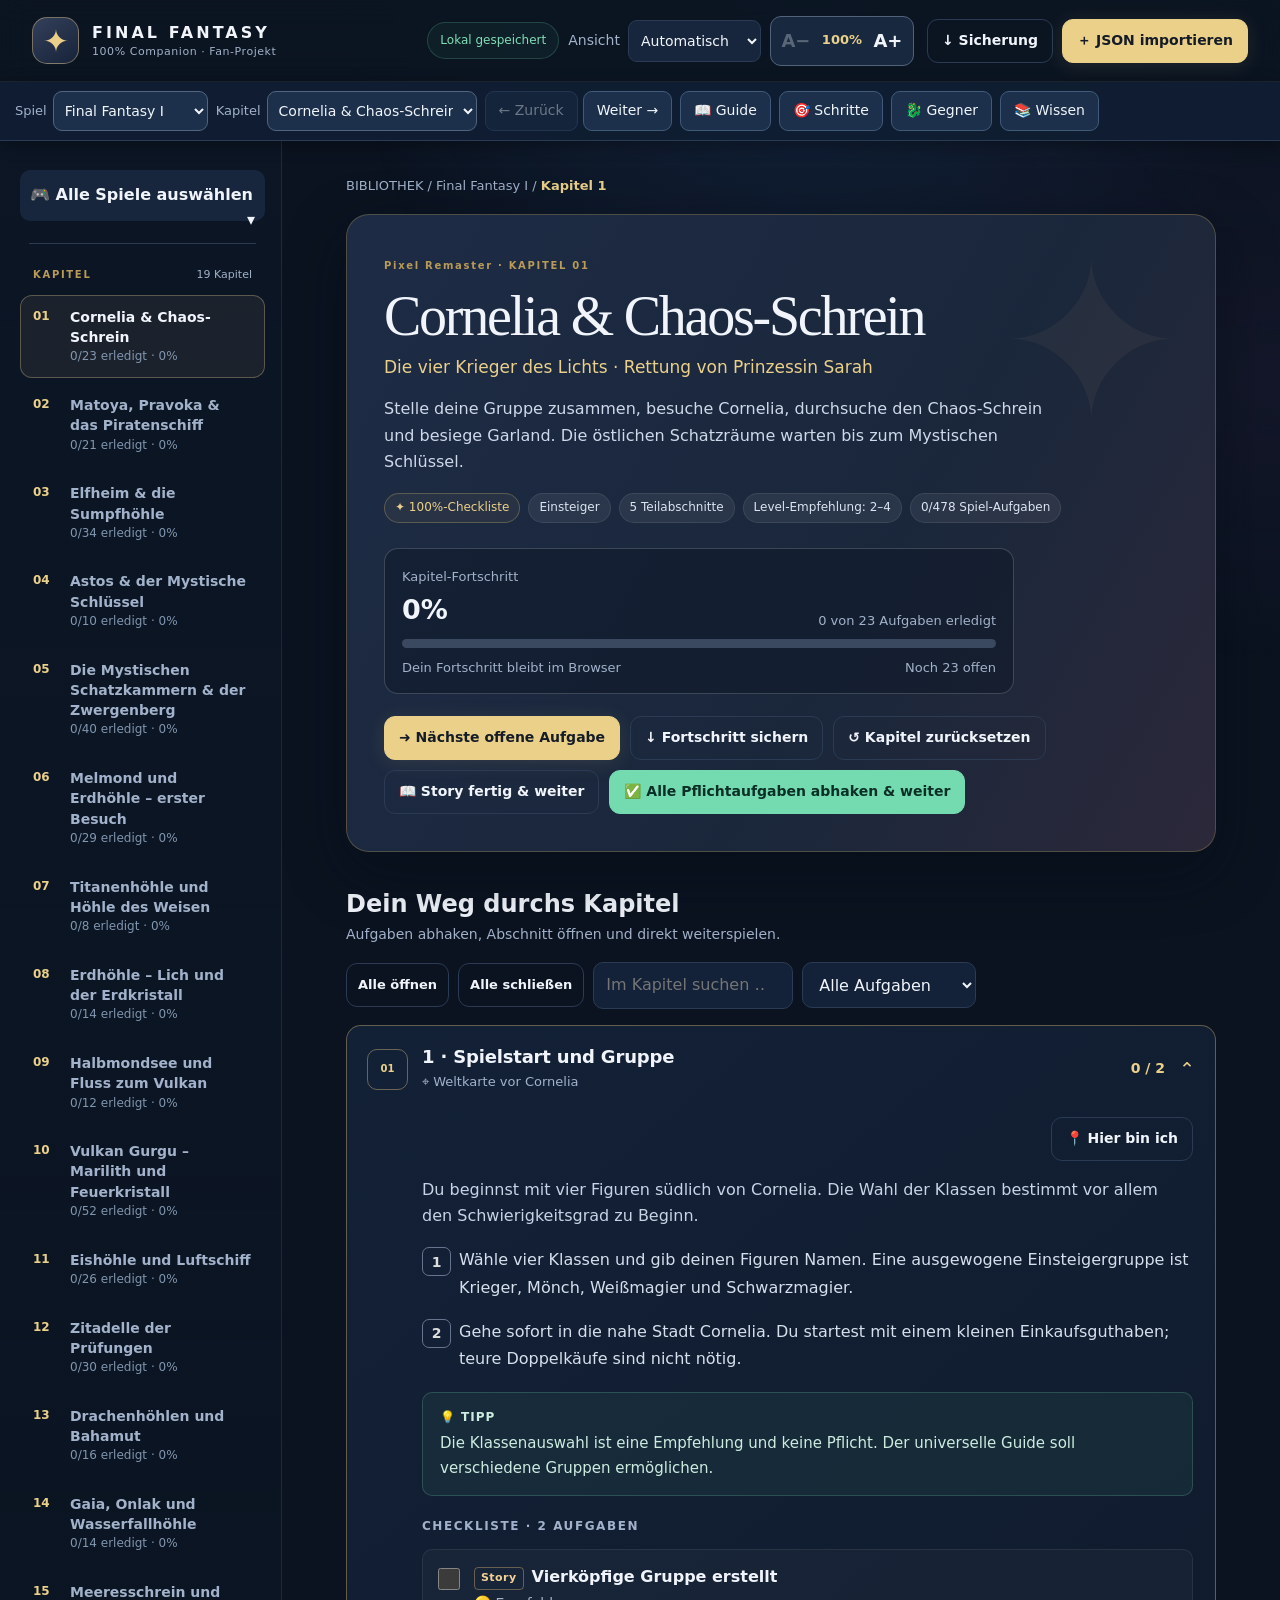
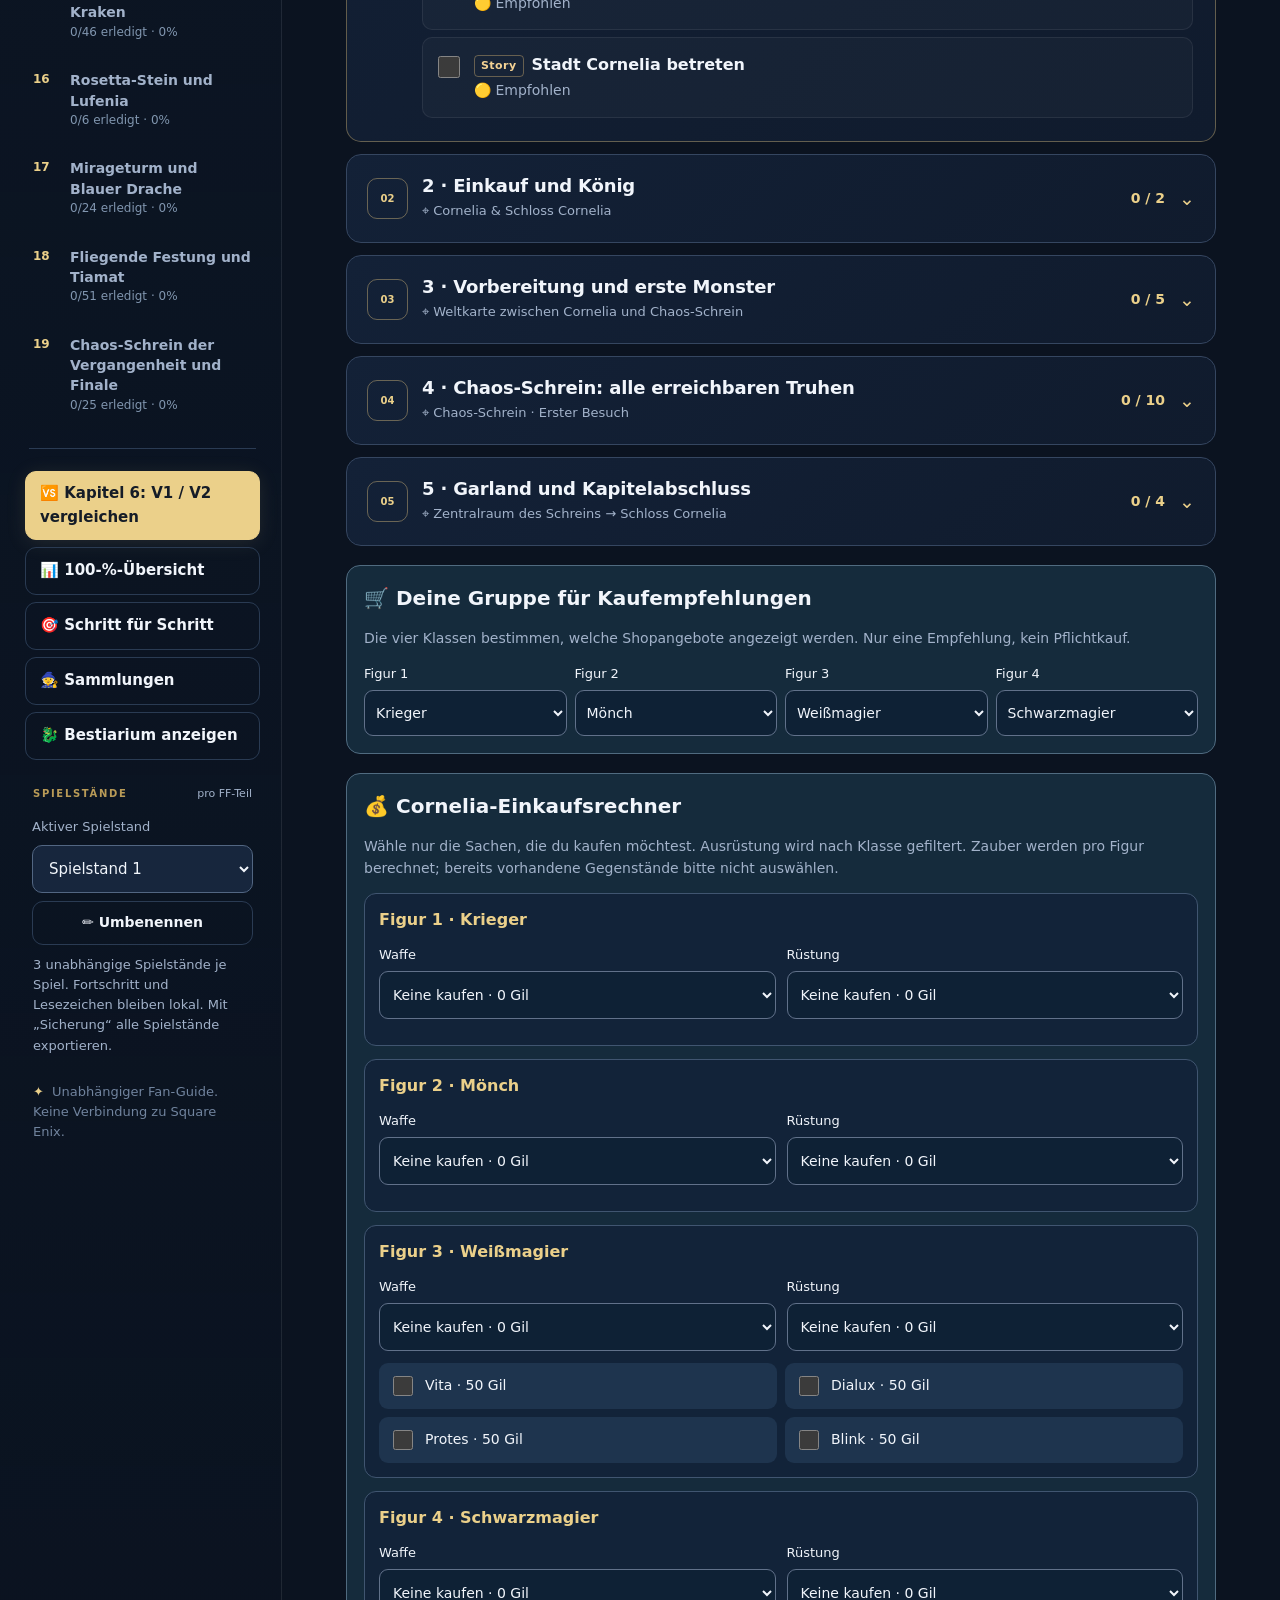
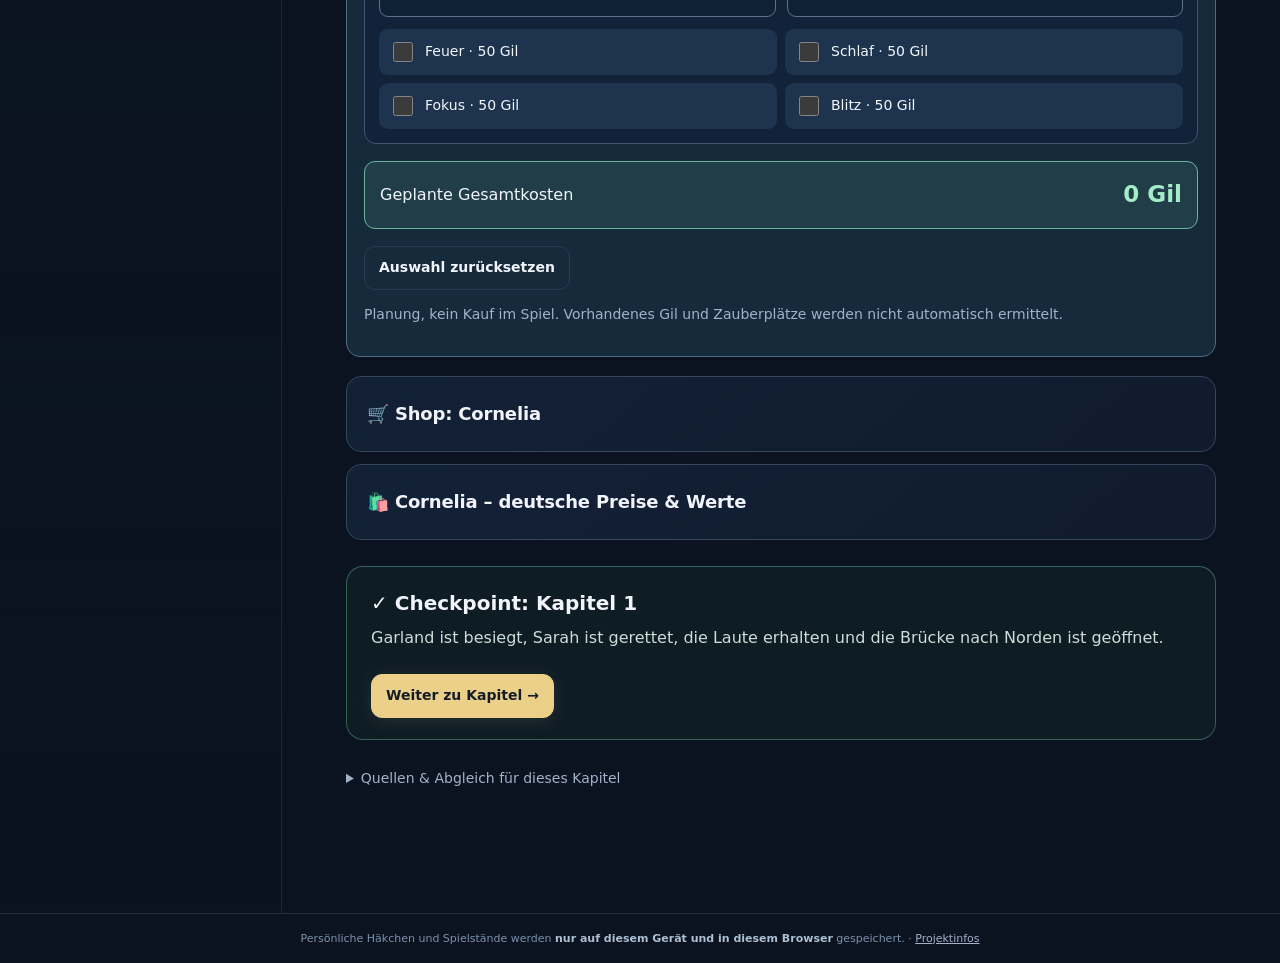
==== commit 94f293f3: "Show prominent chapter 6 design comparison link on Companion homepage" ====
--- a/index.html
+++ b/index.html
@@ -44,6 +44,7 @@
       <nav id="chapter-list" class="chapter-list" aria-label="Kapitel auswählen"></nav>
       <div class="nav-divider"></div>
       <div class="guide-tools" aria-label="Begleiter-Funktionen">
+        <a class="btn btn-primary tool-link" href="kapitel-06-vergleich.html">🆚 Kapitel 6: V1 / V2 vergleichen</a>
         <button type="button" class="btn btn-quiet tool-link" id="dashboard-link" data-action="dashboard">📊 100-%-Übersicht</button>
         <button type="button" class="btn btn-quiet tool-link" id="step-link" data-action="step-mode">🎯 Schritt für Schritt</button>
         <button type="button" class="btn btn-quiet tool-link" id="collections-link" data-action="collections">🧙 Sammlungen</button>
--- a/assets/styles.css
+++ b/assets/styles.css
@@ -278,3 +278,11 @@
 .nav-disclosure[open]>summary::after{content:' ▴'}
 .nav-disclosure>summary::-webkit-details-marker{display:none}
 @media(max-width:760px){.quick-nav{position:sticky;top:0;padding:8px;gap:5px}.quick-nav label{flex:1 1 44%;min-width:0;display:grid;gap:2px}.quick-nav select{width:100%;max-width:none;min-width:0;font-size:13px}.quick-nav button{flex:1 1 21%;min-width:0;padding:8px 3px;font-size:12px}.quick-nav button:last-child{flex-basis:21%}}
+
+/* Kapitelwechsel auch bei langen Kapiteln sofort erreichbar */
+.chapter-switch{display:flex;align-items:center;gap:5px}
+.quick-nav .chapter-switch button{white-space:nowrap;min-height:40px}
+.quick-nav button:disabled{opacity:.42;cursor:not-allowed}
+@media(max-width:760px){.quick-nav .chapter-switch{flex:1 1 100%;display:grid;grid-template-columns:1fr 1fr}.quick-nav .chapter-switch button{min-width:0;font-size:14px}}
+
+.reference-filter{display:flex;align-items:center;gap:12px;flex-wrap:wrap;margin:16px 0;padding:13px;background:var(--panel2);border-radius:11px}.reference-filter select{background:var(--panel);color:var(--text);border:1px solid var(--line);padding:10px;min-height:44px;border-radius:9px;max-width:100%}
